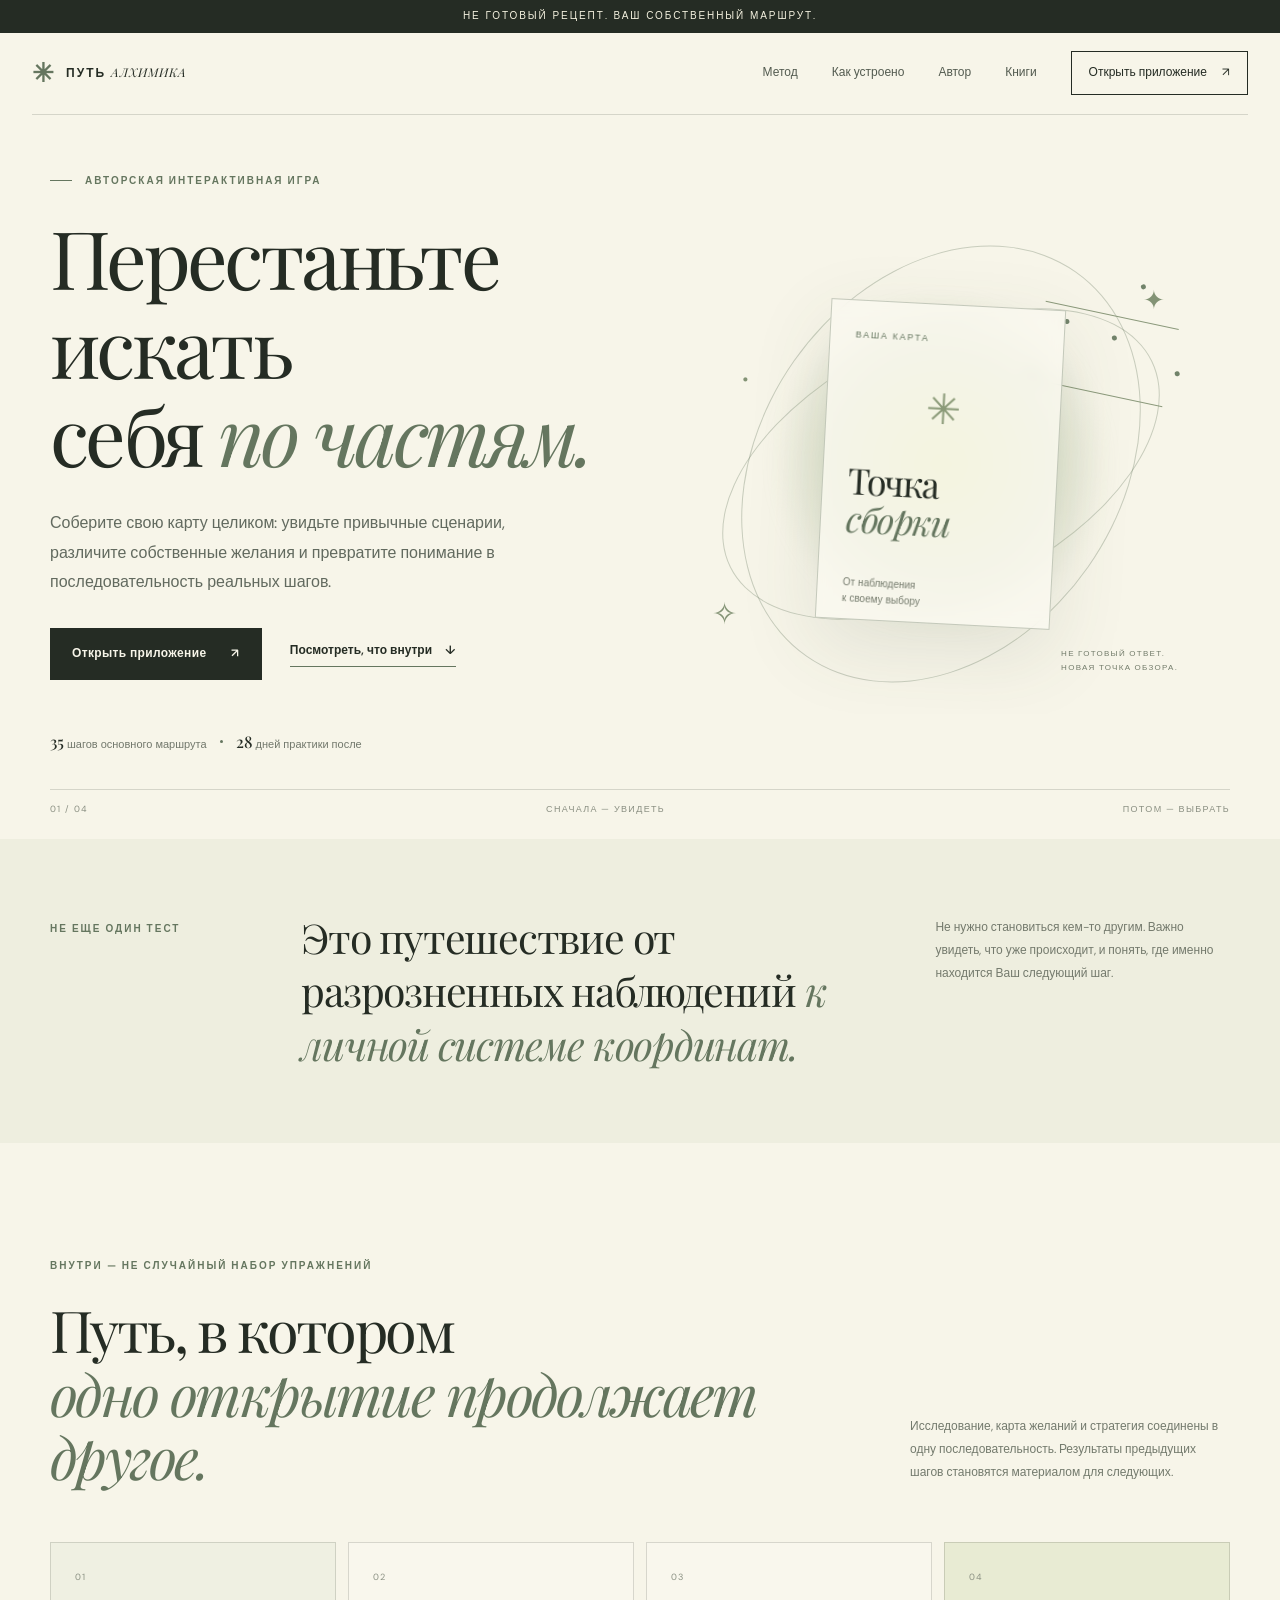
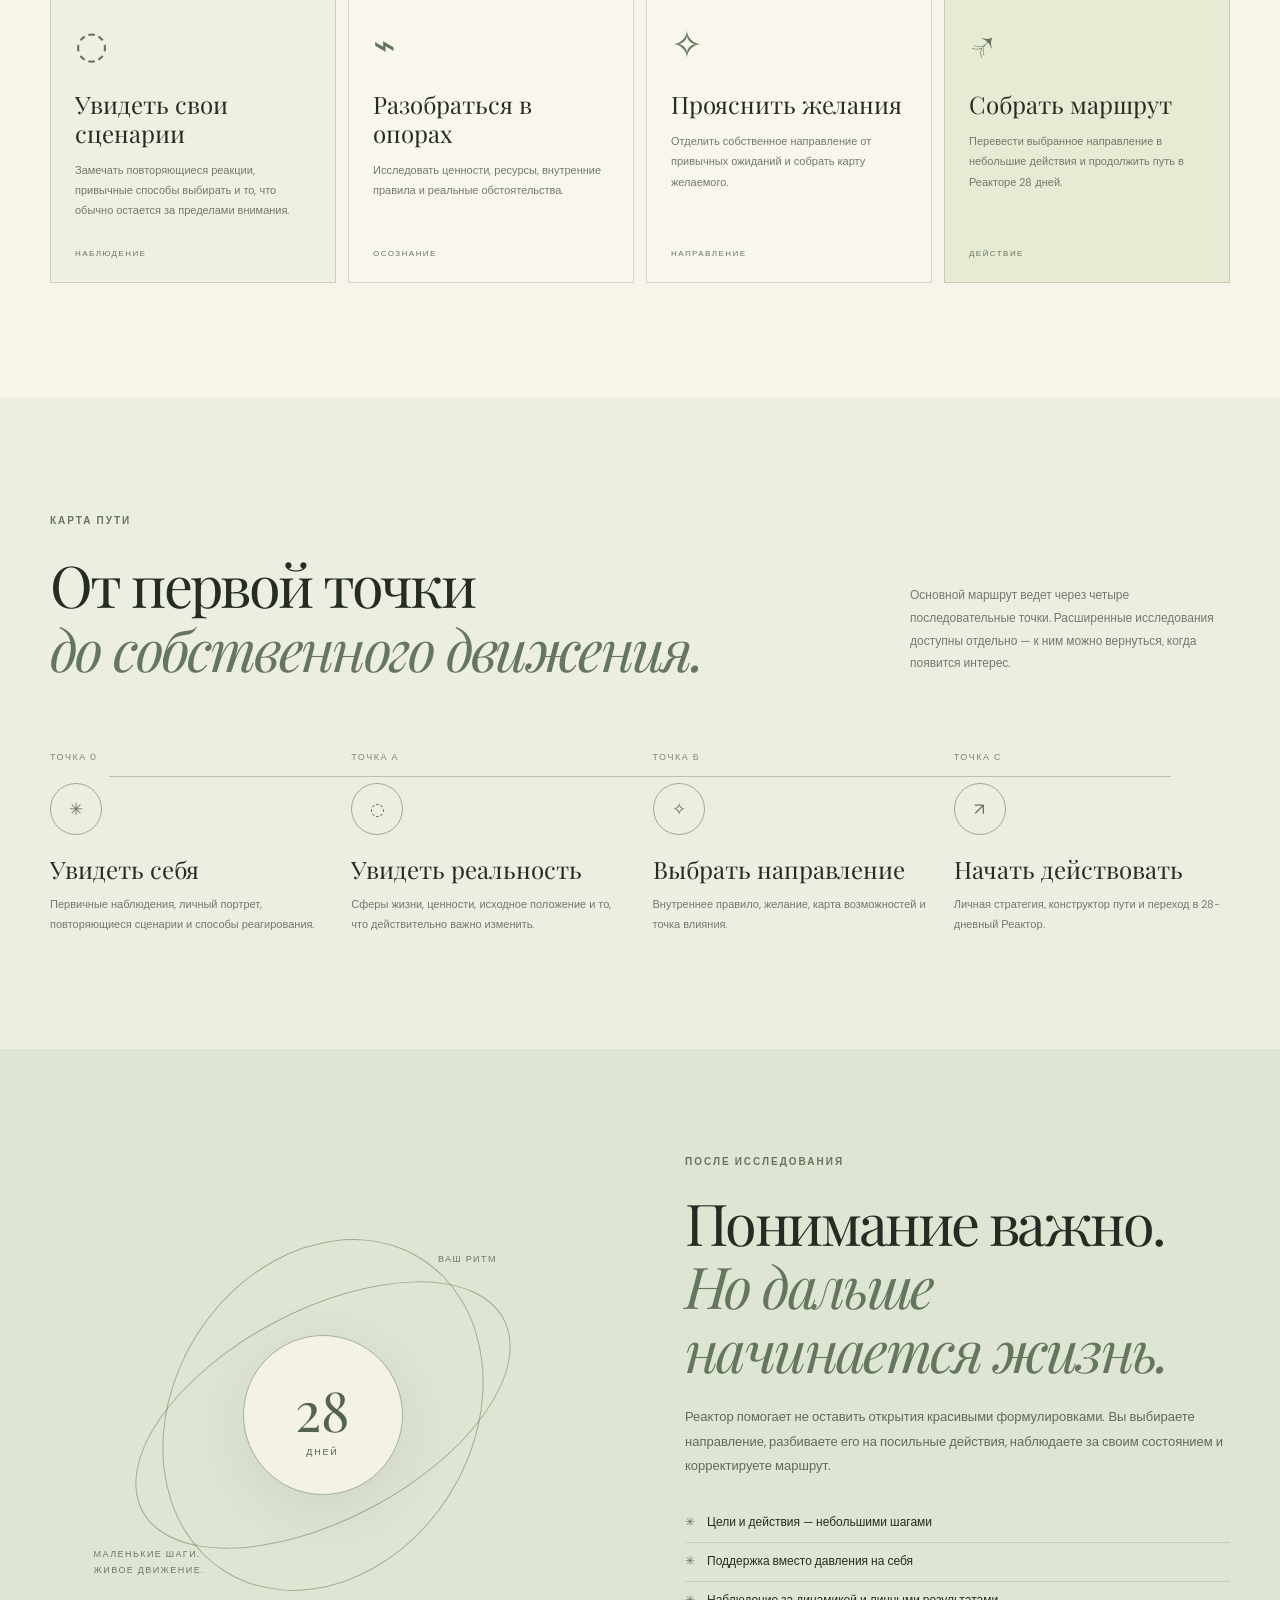
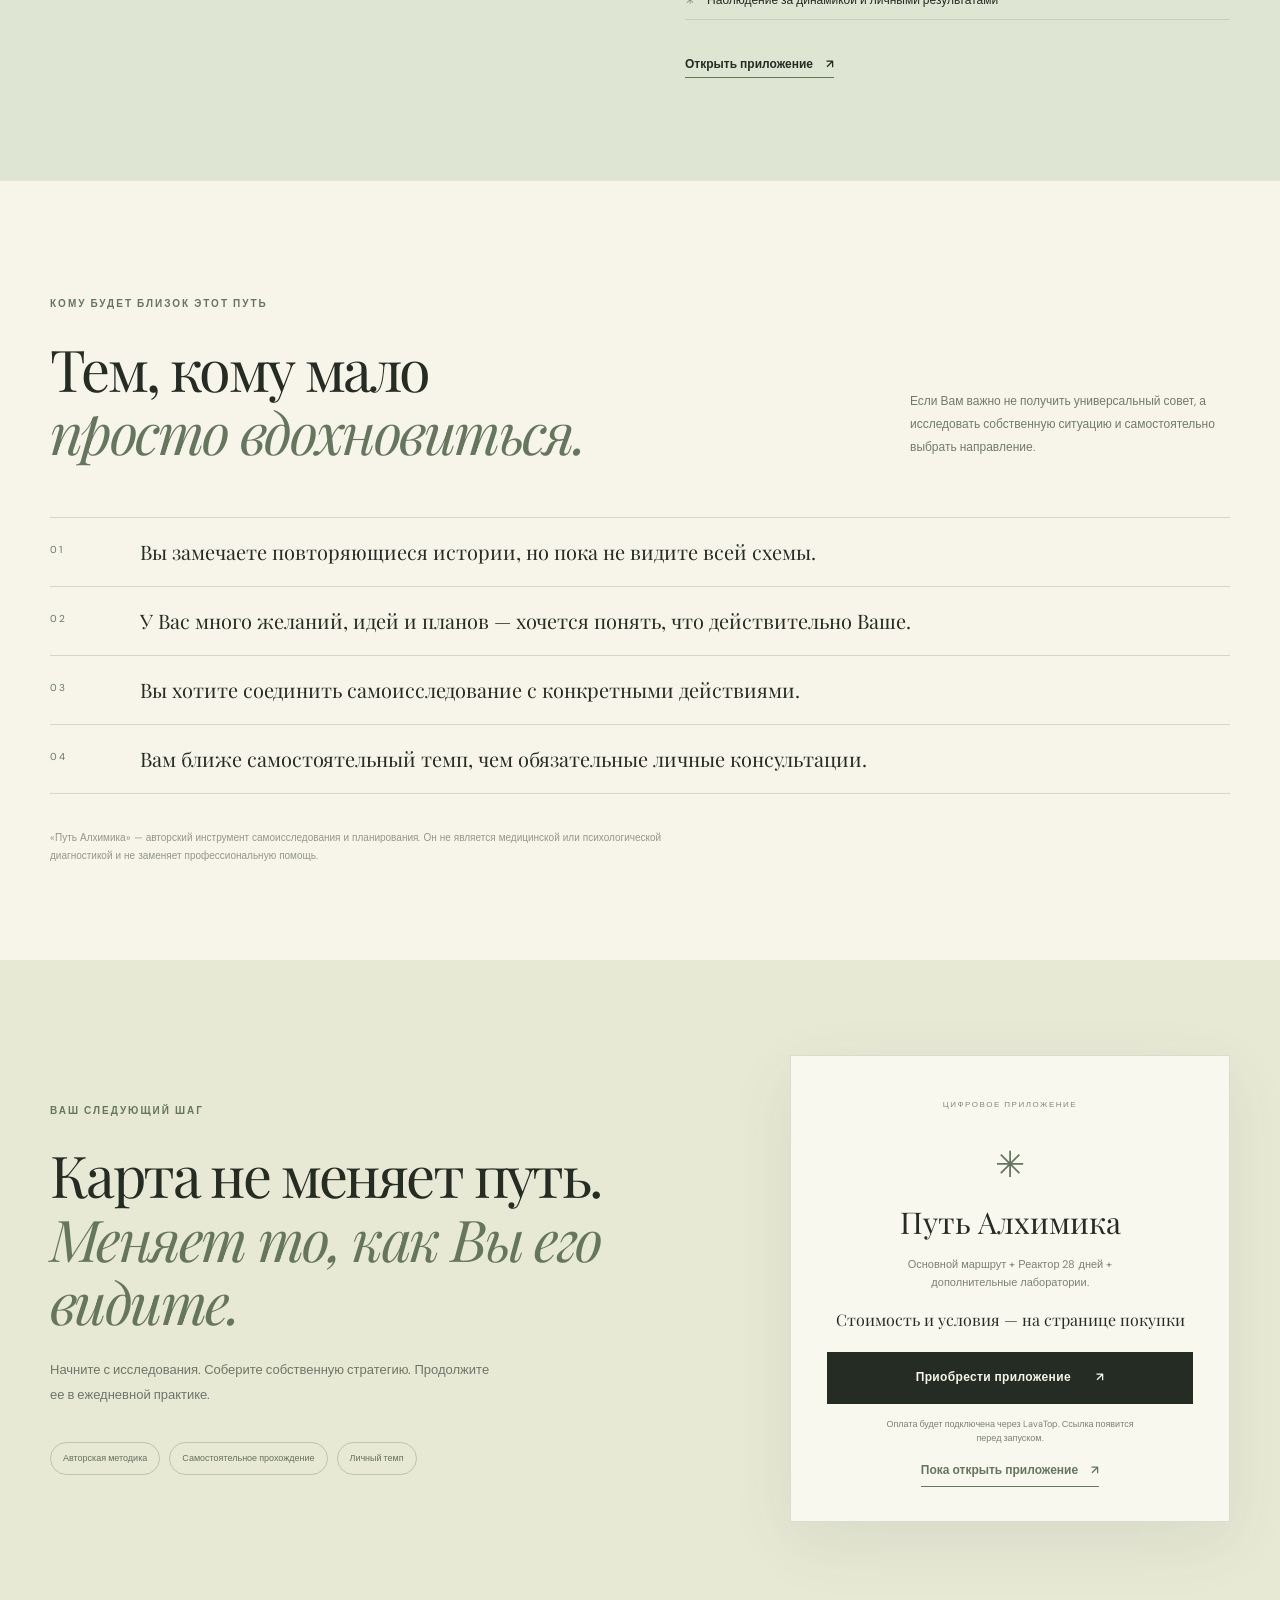
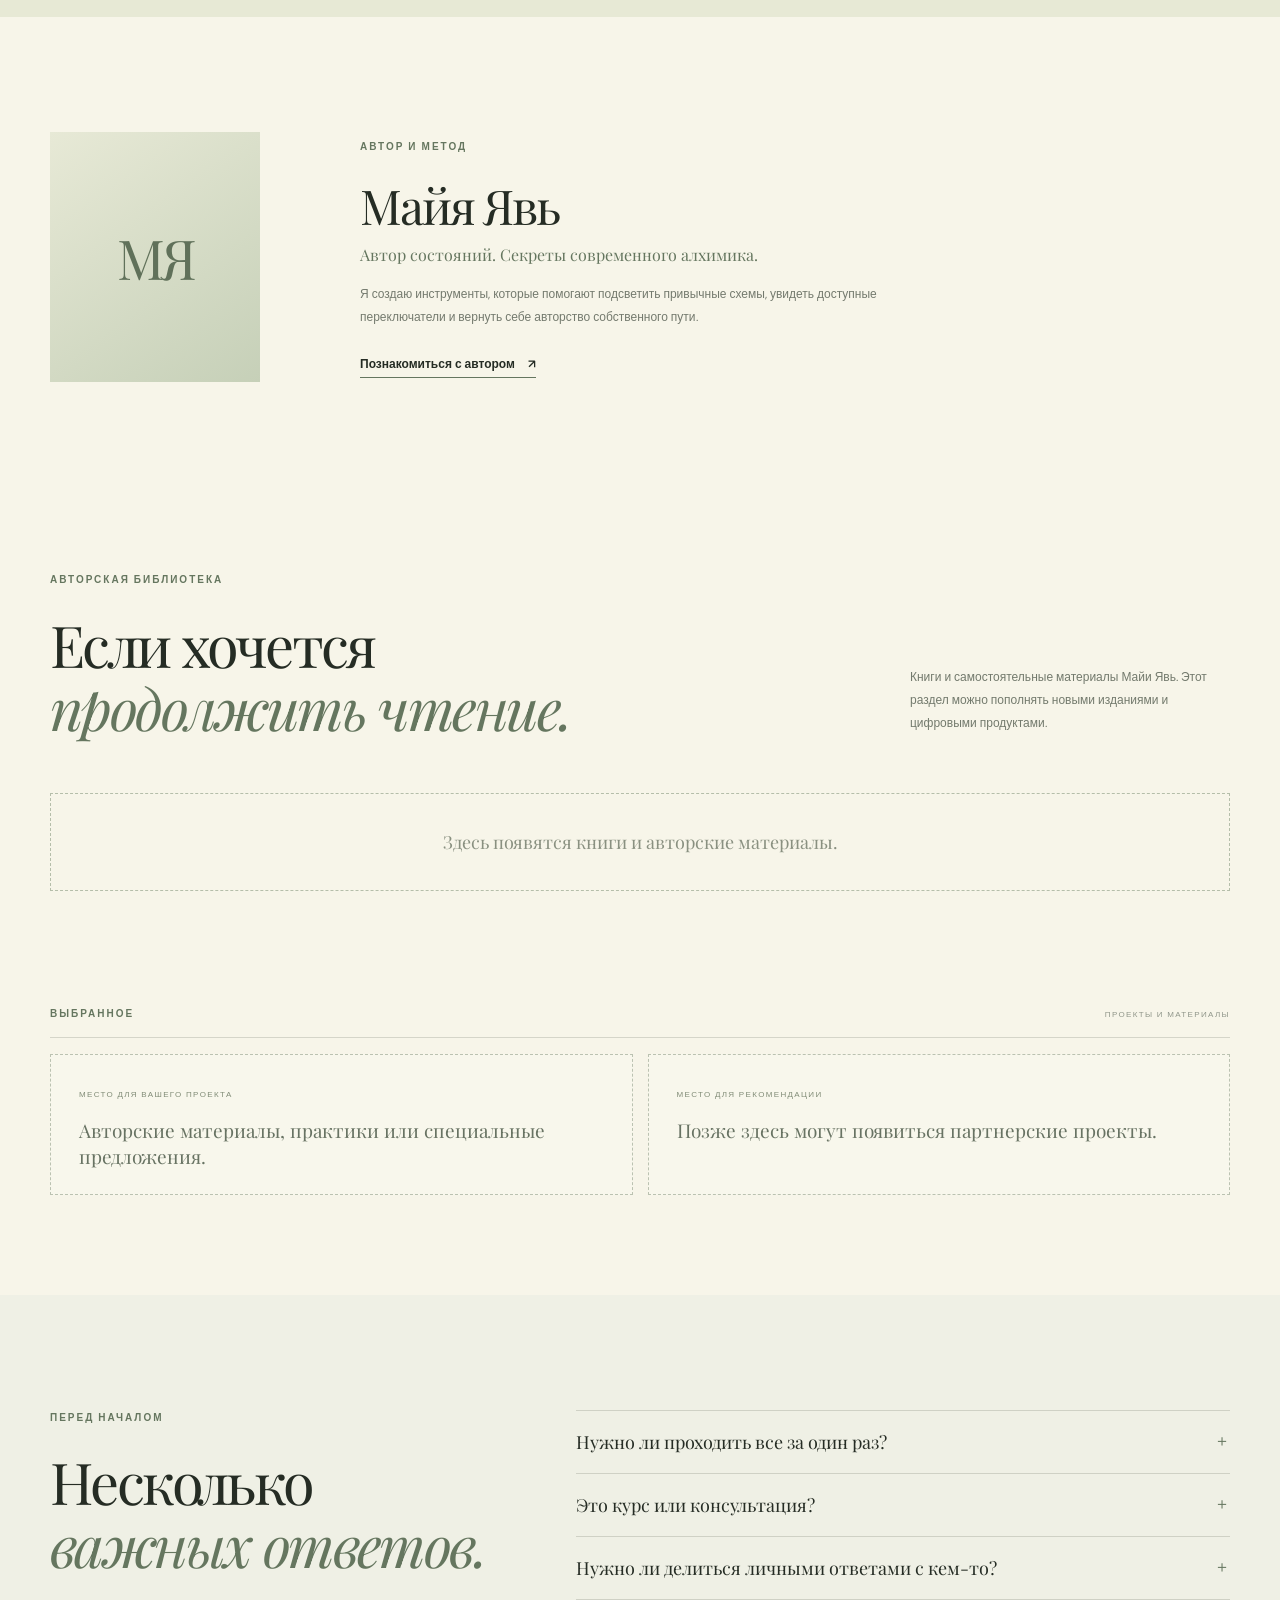
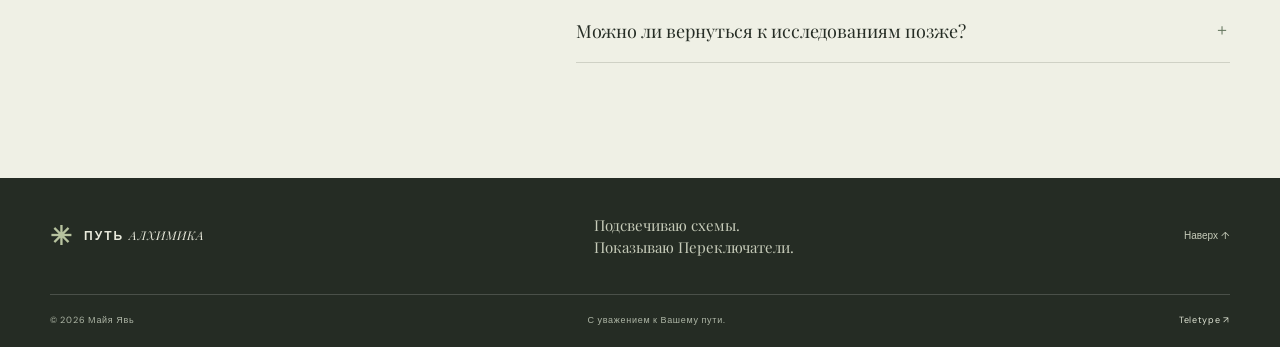
==== index.html @ 29aa8fde "Добавить лендинг Майи Явь для домена mayayav.ru Отдельный сайт, чтобы не переносить игру и сохранени" ====
<!doctype html>
<html lang="ru"><head>
<meta charset="utf-8"><meta name="viewport" content="width=device-width,initial-scale=1">
<meta name="theme-color" content="#f7f5e9">
<title>Путь Алхимика — карта своего пути</title>
<meta name="description" content="Путь Алхимика — авторская интерактивная игра Майи Явь, которая помогает увидеть привычные сценарии, прояснить желания и собрать личный маршрут действий.">
<link rel="canonical" href="https://mayayav.ru/">
<link rel="icon" href="favicon.svg" type="image/svg+xml">
<meta property="og:type" content="website">
<meta property="og:locale" content="ru_RU">
<meta property="og:site_name" content="Майя Явь">
<meta property="og:title" content="Путь Алхимика — карта своего пути">
<meta property="og:description" content="Путь Алхимика — авторская интерактивная игра Майи Явь, которая помогает увидеть привычные сценарии, прояснить желания и собрать личный маршрут действий.">
<meta property="og:url" content="https://mayayav.ru/">
<meta property="og:image" content="https://mayayav.ru/og-image.png">
<meta property="og:image:width" content="1200">
<meta property="og:image:height" content="630">
<meta name="twitter:card" content="summary_large_image">
<meta name="twitter:title" content="Путь Алхимика — карта своего пути">
<meta name="twitter:description" content="Путь Алхимика — авторская интерактивная игра Майи Явь, которая помогает увидеть привычные сценарии, прояснить желания и собрать личный маршрут действий.">
<meta name="twitter:image" content="https://mayayav.ru/og-image.png">
<link rel="preconnect" href="https://fonts.googleapis.com"><link rel="preconnect" href="https://fonts.gstatic.com" crossorigin>
<link href="https://fonts.googleapis.com/css2?family=DM+Sans:wght@400;500;600;700&family=Playfair+Display:wght@400;500;600&display=swap" rel="stylesheet">
<link rel="stylesheet" href="styles.css"><script src="config.js" defer></script><script src="script.js" defer></script>
</head><body>
<div class="announcement">Не готовый рецепт. Ваш собственный маршрут.</div>
<header class="site-header"><a class="brand" href="#top"><span class="brand-mark">✳</span><span>ПУТЬ <i>АЛХИМИКА</i></span></a>
<button class="menu-toggle" type="button" aria-expanded="false" aria-controls="main-nav">Меню <span>＋</span></button>
<nav class="main-nav" id="main-nav"><a href="#method">Метод</a><a href="#journey">Как устроено</a><a href="#author">Автор</a><a href="#books">Книги</a><a class="nav-cta app-link" href="https://zhiza24.github.io/game_commercial/?u=T" target="_blank" rel="noopener">Открыть приложение <span>↗</span></a></nav></header>
<main id="top">
<section class="hero section-shell"><div class="hero-copy"><p class="eyebrow"><span></span> АВТОРСКАЯ ИНТЕРАКТИВНАЯ ИГРА</p>
<h1>Перестаньте искать<br>себя <em>по частям.</em></h1>
<p class="hero-lead">Соберите свою карту целиком: увидьте привычные сценарии, различите собственные желания и превратите понимание в последовательность реальных шагов.</p>
<div class="hero-actions"><a class="button button-dark app-link" href="https://zhiza24.github.io/game_commercial/?u=T" target="_blank" rel="noopener">Открыть приложение <span>↗</span></a><a class="text-link" href="#journey">Посмотреть, что внутри <span>↓</span></a></div>
<div class="hero-meta"><span><b>35</b> шагов основного маршрута</span><span class="meta-dot"></span><span><b>28</b> дней практики после</span></div></div>
<div class="hero-art" aria-label="Абстрактная карта пути с созвездием"><div class="art-orbit orbit-one"></div><div class="art-orbit orbit-two"></div><div class="art-glow"></div><div class="art-star star-a">✦</div><div class="art-star star-b">✧</div><div class="art-star star-c">·</div><div class="art-constellation"><span></span><span></span><span></span><span></span><span></span></div>
<div class="art-card"><span class="art-card-kicker">ВАША КАРТА</span><div class="art-card-symbol">✳</div><span class="art-card-title">Точка<br><em>сборки</em></span><span class="art-card-line"></span><span class="art-card-note">От наблюдения<br>к своему выбору</span></div><div class="art-caption">НЕ ГОТОВЫЙ ОТВЕТ.<br>НОВАЯ ТОЧКА ОБЗОРА.</div></div>
<div class="hero-bottom-note"><span>01 / 04</span><span>СНАЧАЛА — УВИДЕТЬ</span><span>ПОТОМ — ВЫБРАТЬ</span></div></section>
<section class="intro-band"><div class="section-shell intro-grid"><p class="eyebrow">НЕ ЕЩЕ ОДИН ТЕСТ</p><p class="intro-statement">Это путешествие от разрозненных наблюдений <em>к личной системе координат.</em></p><p class="intro-aside">Не нужно становиться кем-то другим. Важно увидеть, что уже происходит, и понять, где именно находится Ваш следующий шаг.</p></div></section>
<section class="section-shell section-pad" id="method"><div class="section-heading"><div><p class="eyebrow">ВНУТРИ — НЕ СЛУЧАЙНЫЙ НАБОР УПРАЖНЕНИЙ</p><h2>Путь, в котором<br><em>одно открытие продолжает другое.</em></h2></div><p class="section-heading-aside">Исследование, карта желаний и стратегия соединены в одну последовательность. Результаты предыдущих шагов становятся материалом для следующих.</p></div>
<div class="method-grid">
<article class="method-card method-card-large"><span class="card-index">01</span><div class="method-icon">◌</div><h3>Увидеть свои сценарии</h3><p>Замечать повторяющиеся реакции, привычные способы выбирать и то, что обычно остается за пределами внимания.</p><span class="card-foot">НАБЛЮДЕНИЕ</span></article>
<article class="method-card"><span class="card-index">02</span><div class="method-icon">⌁</div><h3>Разобраться в опорах</h3><p>Исследовать ценности, ресурсы, внутренние правила и реальные обстоятельства.</p><span class="card-foot">ОСОЗНАНИЕ</span></article>
<article class="method-card"><span class="card-index">03</span><div class="method-icon">✧</div><h3>Прояснить желания</h3><p>Отделить собственное направление от привычных ожиданий и собрать карту желаемого.</p><span class="card-foot">НАПРАВЛЕНИЕ</span></article>
<article class="method-card method-card-accent"><span class="card-index">04</span><div class="method-icon">↗</div><h3>Собрать маршрут</h3><p>Перевести выбранное направление в небольшие действия и продолжить путь в Реакторе 28 дней.</p><span class="card-foot">ДЕЙСТВИЕ</span></article>
</div></section>
<section class="journey-section" id="journey"><div class="section-shell section-pad"><div class="section-heading journey-heading"><div><p class="eyebrow">КАРТА ПУТИ</p><h2>От первой точки<br><em>до собственного движения.</em></h2></div><p class="section-heading-aside">Основной маршрут ведет через четыре последовательные точки. Расширенные исследования доступны отдельно — к ним можно вернуться, когда появится интерес.</p></div>
<div class="journey-line"><article class="journey-stop"><span class="stop-no">ТОЧКА 0</span><div class="stop-marker">✳</div><div><h3>Увидеть себя</h3><p>Первичные наблюдения, личный портрет, повторяющиеся сценарии и способы реагирования.</p></div></article>
<article class="journey-stop"><span class="stop-no">ТОЧКА А</span><div class="stop-marker">◌</div><div><h3>Увидеть реальность</h3><p>Сферы жизни, ценности, исходное положение и то, что действительно важно изменить.</p></div></article>
<article class="journey-stop"><span class="stop-no">ТОЧКА Б</span><div class="stop-marker">✧</div><div><h3>Выбрать направление</h3><p>Внутреннее правило, желание, карта возможностей и точка влияния.</p></div></article>
<article class="journey-stop"><span class="stop-no">ТОЧКА С</span><div class="stop-marker">↗</div><div><h3>Начать действовать</h3><p>Личная стратегия, конструктор пути и переход в 28-дневный Реактор.</p></div></article></div></div></section>
<section class="reactor-section"><div class="section-shell reactor-grid"><div class="reactor-art"><div class="reactor-ring ring-a"></div><div class="reactor-ring ring-b"></div><div class="reactor-core">28<span>ДНЕЙ</span></div><span class="reactor-orbit-label">ВАШ РИТМ</span><span class="reactor-art-caption">МАЛЕНЬКИЕ ШАГИ.<br>ЖИВОЕ ДВИЖЕНИЕ.</span></div>
<div class="reactor-copy"><p class="eyebrow">ПОСЛЕ ИССЛЕДОВАНИЯ</p><h2>Понимание важно.<br><em>Но дальше начинается жизнь.</em></h2><p>Реактор помогает не оставить открытия красивыми формулировками. Вы выбираете направление, разбиваете его на посильные действия, наблюдаете за своим состоянием и корректируете маршрут.</p><ul class="check-list"><li>Цели и действия — небольшими шагами</li><li>Поддержка вместо давления на себя</li><li>Наблюдение за динамикой и личными результатами</li></ul><a class="text-link app-link" href="https://zhiza24.github.io/game_commercial/?u=T" target="_blank" rel="noopener">Открыть приложение <span>↗</span></a></div></div></section>
<section class="section-shell section-pad audience-section"><div class="section-heading"><div><p class="eyebrow">КОМУ БУДЕТ БЛИЗОК ЭТОТ ПУТЬ</p><h2>Тем, кому мало<br><em>просто вдохновиться.</em></h2></div><p class="section-heading-aside">Если Вам важно не получить универсальный совет, а исследовать собственную ситуацию и самостоятельно выбрать направление.</p></div>
<div class="audience-list"><div><span>01</span> Вы замечаете повторяющиеся истории, но пока не видите всей схемы.</div><div><span>02</span> У Вас много желаний, идей и планов — хочется понять, что действительно Ваше.</div><div><span>03</span> Вы хотите соединить самоисследование с конкретными действиями.</div><div><span>04</span> Вам ближе самостоятельный темп, чем обязательные личные консультации.</div></div><p class="note-small">«Путь Алхимика» — авторский инструмент самоисследования и планирования. Он не является медицинской или психологической диагностикой и не заменяет профессиональную помощь.</p></section>
<section class="purchase-section" id="purchase"><div class="section-shell purchase-inner"><div class="purchase-copy"><p class="eyebrow">ВАШ СЛЕДУЮЩИЙ ШАГ</p><h2>Карта не меняет путь.<br><em>Меняет то, как Вы его видите.</em></h2><p>Начните с исследования. Соберите собственную стратегию. Продолжите ее в ежедневной практике.</p><div class="purchase-facts"><span>Авторская методика</span><span>Самостоятельное прохождение</span><span>Личный темп</span></div></div>
<div class="purchase-card"><span class="offer-label">ЦИФРОВОЕ ПРИЛОЖЕНИЕ</span><div class="offer-symbol">✳</div><h3>Путь Алхимика</h3><p>Основной маршрут + Реактор 28 дней + дополнительные лаборатории.</p><div class="offer-price" id="offer-price">Стоимость и условия — на странице покупки</div><a class="button button-dark button-wide" id="buy-button" href="#purchase">Приобрести приложение <span>↗</span></a><p class="offer-foot" id="purchase-note">Оплата будет подключена через LavaTop. Ссылка появится перед запуском.</p><a class="text-link app-link" href="https://zhiza24.github.io/game_commercial/?u=T" target="_blank" rel="noopener">Пока открыть приложение <span>↗</span></a></div></div></section>
<section class="section-shell section-pad author-section" id="author"><div class="author-monogram">МЯ</div><div class="author-copy"><p class="eyebrow">АВТОР И МЕТОД</p><h2>Майя Явь</h2><p class="author-role">Автор состояний. Секреты современного алхимика.</p><p>Я создаю инструменты, которые помогают подсветить привычные схемы, увидеть доступные переключатели и вернуть себе авторство собственного пути.</p><a class="text-link" id="author-link" href="https://teletype.in/@mayayav_avtor" target="_blank" rel="noopener">Познакомиться с автором <span>↗</span></a></div></section>
<section class="section-shell section-pad books-section" id="books"><div class="section-heading"><div><p class="eyebrow">АВТОРСКАЯ БИБЛИОТЕКА</p><h2>Если хочется<br><em>продолжить чтение.</em></h2></div><p class="section-heading-aside">Книги и самостоятельные материалы Майи Явь. Этот раздел можно пополнять новыми изданиями и цифровыми продуктами.</p></div><div class="books-grid" id="books-grid"><div class="empty-books">Здесь появятся книги и авторские материалы.</div></div></section>
<section class="section-shell ad-section" id="recommendations"><div class="ad-heading"><p class="eyebrow">ВЫБРАННОЕ</p><span>ПРОЕКТЫ И МАТЕРИАЛЫ</span></div><div class="ad-grid" id="ad-grid"><div class="ad-placeholder"><span>МЕСТО ДЛЯ ВАШЕГО ПРОЕКТА</span><p>Авторские материалы, практики или специальные предложения.</p></div><div class="ad-placeholder"><span>МЕСТО ДЛЯ РЕКОМЕНДАЦИИ</span><p>Позже здесь могут появиться партнерские проекты.</p></div></div></section>
<section class="faq-section"><div class="section-shell section-pad faq-grid"><div><p class="eyebrow">ПЕРЕД НАЧАЛОМ</p><h2>Несколько<br><em>важных ответов.</em></h2></div><div class="faq-list">
<details><summary>Нужно ли проходить все за один раз?<span>＋</span></summary><p>Основной маршрут задуман как цельное прохождение. Вы можете распределить его на удобные сессии и возвращаться к своему темпу.</p></details>
<details><summary>Это курс или консультация?<span>＋</span></summary><p>Нет. Это самостоятельное интерактивное приложение с авторскими упражнениями, картами, вопросами и практическим Реактором.</p></details>
<details><summary>Нужно ли делиться личными ответами с кем-то?<span>＋</span></summary><p>Приложение рассчитано на самостоятельную работу. Точные условия хранения и резервного копирования данных будут описаны в инструкции к продукту.</p></details>
<details><summary>Можно ли вернуться к исследованиям позже?<span>＋</span></summary><p>Да. Дополнительные лаборатории задуманы как необязательные углубленные исследования, к которым можно обращаться по мере необходимости.</p></details>
</div></div></section></main>
<footer class="site-footer"><div class="section-shell footer-top"><a class="brand brand-footer" href="#top"><span class="brand-mark">✳</span><span>ПУТЬ <i>АЛХИМИКА</i></span></a><p>Подсвечиваю схемы.<br>Показываю Переключатели.</p><a class="footer-toplink" href="#top">Наверх ↑</a></div><div class="section-shell footer-bottom"><span>© <span id="year"></span> Майя Явь</span><span>С уважением к Вашему пути.</span><a href="https://teletype.in/@mayayav_avtor" target="_blank" rel="noopener">Teletype ↗</a></div></footer>
</body></html>
---- styles.css ----
:root{--paper:#f7f5e9;--paper2:#eeeedf;--ink:#252c24;--muted:#687064;--sage:#aeb99b;--sage-dark:#65765f;--lemon:#e5e9a9;--line:rgba(37,44,36,.16);--serif:"Playfair Display",Georgia,serif;--sans:"DM Sans",Arial,sans-serif}*{box-sizing:border-box}html{scroll-behavior:smooth}body{margin:0;background:var(--paper);color:var(--ink);font-family:var(--sans);font-size:15px;line-height:1.65}a{color:inherit;text-decoration:none}.section-shell{width:min(1180px,calc(100% - 64px));margin:0 auto}.announcement{text-align:center;padding:8px 16px;background:var(--ink);color:#f4f1df;font-size:10px;letter-spacing:.19em;text-transform:uppercase}.site-header{height:82px;display:flex;align-items:center;justify-content:space-between;width:min(1320px,calc(100% - 64px));margin:auto;border-bottom:1px solid var(--line)}.brand{display:flex;gap:10px;align-items:center;font-size:12px;font-weight:700;letter-spacing:.17em}.brand i{font-family:var(--serif);font-weight:400;letter-spacing:.08em}.brand-mark{font-size:26px;color:var(--sage-dark)}.main-nav{display:flex;align-items:center;gap:34px;font-size:12px;color:#535b50}.main-nav a:not(.nav-cta):hover,.text-link:hover{color:var(--sage-dark)}.nav-cta{border:1px solid var(--ink);padding:11px 17px;color:var(--ink)}.nav-cta span{padding-left:12px}.menu-toggle{display:none;background:none;border:0;font:inherit}.hero{min-height:650px;display:grid;grid-template-columns:1.02fr .98fr;align-items:center;position:relative;padding-top:58px;padding-bottom:84px}.eyebrow{font-size:10px;letter-spacing:.2em;font-weight:700;color:var(--sage-dark);margin:0 0 24px}.eyebrow span{display:inline-block;width:22px;height:1px;background:var(--sage-dark);vertical-align:middle;margin-right:9px}.hero h1,h2{font-family:var(--serif);font-weight:400;letter-spacing:-.045em;line-height:1.1;margin:0}.hero h1{font-size:clamp(52px,6.3vw,82px)}h1 em,h2 em,.intro-statement em,.art-card-title em{font-weight:400;color:var(--sage-dark)}.hero-lead{max-width:510px;font-size:16px;line-height:1.85;color:#626a5f;margin:29px 0 31px}.hero-actions{display:flex;align-items:center;gap:28px}.button{display:inline-flex;justify-content:center;align-items:center;gap:25px;padding:16px 22px;font-size:12px;font-weight:600;letter-spacing:.03em;transition:transform .2s,background .2s}.button:hover{transform:translateY(-2px)}.button-dark{background:var(--ink);color:#f7f5e9}.button-dark:hover{background:#3b4939}.text-link{font-size:12px;font-weight:600;border-bottom:1px solid var(--sage-dark);padding-bottom:5px}.text-link span{padding-left:10px}.hero-meta{display:flex;align-items:center;gap:13px;margin-top:49px;font-size:11px;color:#72786c}.hero-meta b{color:var(--ink);font-size:16px;font-family:var(--serif);font-weight:500}.meta-dot{width:3px;height:3px;border-radius:50%;background:var(--sage-dark)}.hero-art{height:500px;position:relative;display:flex;align-items:center;justify-content:center;overflow:hidden}.art-glow{position:absolute;width:330px;height:330px;border-radius:50%;background:radial-gradient(circle,rgba(220,226,155,.8),rgba(184,198,163,.36) 48%,transparent 72%);filter:blur(9px)}.art-orbit{position:absolute;border:1px solid rgba(101,118,95,.32);border-radius:50%;transform:rotate(-26deg)}.orbit-one{width:470px;height:260px}.orbit-two{width:360px;height:470px;transform:rotate(35deg)}.art-card{position:relative;width:235px;height:320px;background:rgba(250,249,239,.76);border:1px solid rgba(101,118,95,.36);box-shadow:0 25px 80px rgba(67,79,58,.12);padding:27px 25px;display:flex;flex-direction:column;align-items:flex-start;backdrop-filter:blur(8px);transform:rotate(3deg)}.art-card-kicker{font-size:9px;letter-spacing:.2em;color:var(--sage-dark)}.art-card-symbol{font-size:42px;color:#8a9a78;margin:28px auto 22px;align-self:center}.art-card-title{font:36px/1.05 var(--serif);letter-spacing:-.04em}.art-card-line{width:40px;height:1px;background:var(--sage-dark);margin:24px 0 13px}.art-card-note{font-size:10px;line-height:1.6;color:#747a6c}.art-star{position:absolute;color:#839375}.star-a{top:65px;right:65px;font-size:26px}.star-b{bottom:75px;left:60px;font-size:30px}.star-c{top:135px;left:90px;font-size:36px}.art-constellation{position:absolute;width:160px;height:120px;right:8%;top:16%;transform:rotate(-12deg)}.art-constellation span{position:absolute;width:5px;height:5px;border-radius:50%;background:#71836a}.art-constellation span:nth-child(1){left:4px;top:60px}.art-constellation span:nth-child(2){left:48px;top:18px}.art-constellation span:nth-child(3){left:91px;top:44px}.art-constellation span:nth-child(4){left:130px;top:0}.art-constellation span:nth-child(5){left:145px;top:92px}.art-constellation:before{content:"";position:absolute;inset:20px 12px;border-top:1px solid #8c9a7c;border-bottom:1px solid #8c9a7c;transform:rotate(24deg)}.art-caption{position:absolute;bottom:39px;right:9%;font-size:8px;letter-spacing:.16em;line-height:1.8;color:#737c6b}.hero-bottom-note{position:absolute;bottom:22px;left:0;right:0;display:flex;justify-content:space-between;border-top:1px solid var(--line);padding-top:12px;color:#8a8f82;font-size:9px;letter-spacing:.15em}.intro-band{background:var(--paper2);padding:72px 0}.intro-grid{display:grid;grid-template-columns:.7fr 2fr 1fr;gap:45px;align-items:start}.intro-grid .eyebrow{margin-top:10px}.intro-statement{font:clamp(27px,3.2vw,43px)/1.3 var(--serif);letter-spacing:-.03em;margin:0}.intro-aside{font-size:12px;color:#747a6d;line-height:1.9;margin:5px 0}.section-pad{padding-top:115px;padding-bottom:115px}.section-heading{display:flex;justify-content:space-between;align-items:end;gap:50px;margin-bottom:54px}.section-heading h2,.reactor-copy h2,.purchase-copy h2,.faq-grid h2{font-size:clamp(38px,4.5vw,58px)}.section-heading-aside{max-width:320px;margin:0 0 5px;color:#737a6d;font-size:12px;line-height:1.9}.method-grid{display:grid;grid-template-columns:repeat(4,1fr);gap:12px}.method-card{min-height:310px;padding:27px 24px 22px;border:1px solid var(--line);position:relative;display:flex;flex-direction:column;background:rgba(255,255,255,.17)}.method-card-large{background:#eff0e2}.method-card-accent{background:#e8ebd3}.card-index{font-size:9px;color:#8b9183;letter-spacing:.15em}.method-icon{font:38px var(--serif);color:var(--sage-dark);margin:32px 0 22px}.method-card h3,.journey-stop h3{font:24px/1.2 var(--serif);font-weight:400;margin:0 0 12px}.method-card p,.journey-stop p{font-size:11px;color:#72796d;line-height:1.85;margin:0}.card-foot{margin-top:auto;padding-top:26px;font-size:8px;letter-spacing:.18em;color:var(--sage-dark)}.journey-section{background:#eceee1}.journey-heading{margin-bottom:70px}.journey-line{display:grid;grid-template-columns:repeat(4,1fr);gap:25px;position:relative}.journey-line:before{content:"";position:absolute;left:5%;right:5%;top:26px;height:1px;background:#b9c2ac}.journey-stop{position:relative;display:grid;grid-template-columns:52px 1fr;column-gap:13px;align-items:start}.stop-no{grid-column:1/-1;font-size:9px;letter-spacing:.17em;color:#7d8774;margin-bottom:18px}.stop-marker{grid-column:1;grid-row:2;font-size:17px;width:52px;height:52px;border-radius:50%;border:1px solid #9eac92;background:#eceee1;display:grid;place-items:center;color:var(--sage-dark);z-index:1;margin-bottom:20px}.journey-stop>div:last-child{grid-column:1/-1}.journey-stop h3{margin-bottom:10px}.reactor-section{background:#dfe5d3;padding:105px 0}.reactor-grid{display:grid;grid-template-columns:1fr 1fr;align-items:center;gap:90px}.reactor-art{height:390px;position:relative;display:grid;place-items:center}.reactor-ring{position:absolute;border:1px solid rgba(89,111,79,.48);border-radius:50%;transform:rotate(-28deg)}.ring-a{width:410px;height:210px}.ring-b{width:300px;height:370px;transform:rotate(32deg)}.reactor-core{width:160px;height:160px;border-radius:50%;display:flex;align-items:center;justify-content:center;flex-direction:column;background:#f3f2e5;border:1px solid #a5b197;box-shadow:0 15px 60px rgba(62,79,54,.1);font:55px var(--serif);color:#52654c}.reactor-core span{font:9px var(--sans);letter-spacing:.2em}.reactor-orbit-label,.reactor-art-caption{position:absolute;font-size:9px;letter-spacing:.16em;color:#687961}.reactor-orbit-label{top:32px;right:18%}.reactor-art-caption{bottom:32px;left:8%;line-height:1.8}.reactor-copy .eyebrow{margin-bottom:20px}.reactor-copy>p:not(.eyebrow){font-size:13px;color:#5f6b5a;line-height:1.9;margin:24px 0}.check-list{padding:0;list-style:none;margin:25px 0 31px}.check-list li{font-size:12px;padding:9px 0;border-bottom:1px solid rgba(37,44,36,.13)}.check-list li:before{content:"✳";color:var(--sage-dark);margin-right:12px}.audience-section{padding-bottom:85px}.audience-list{border-top:1px solid var(--line)}.audience-list>div{display:grid;grid-template-columns:70px 1fr;gap:20px;padding:20px 0;border-bottom:1px solid var(--line);font:20px/1.4 var(--serif)}.audience-list span{font:10px var(--sans);letter-spacing:.15em;color:var(--sage-dark);padding-top:5px}.note-small{font-size:10px;color:#92978b;max-width:670px;margin-top:35px;line-height:1.8}.purchase-section{background:#e7e9d5;padding:95px 0}.purchase-inner{display:grid;grid-template-columns:1.2fr .8fr;gap:80px;align-items:center}.purchase-copy>p:not(.eyebrow){max-width:440px;color:#6e7668;font-size:13px;line-height:1.9;margin:25px 0}.purchase-facts{display:flex;flex-wrap:wrap;gap:9px;margin-top:34px}.purchase-facts span{font-size:9px;border:1px solid rgba(37,44,36,.2);border-radius:30px;padding:8px 12px;color:#66715f}.purchase-card{background:#f9f8ef;padding:34px 36px;text-align:center;box-shadow:0 20px 60px rgba(62,74,54,.09);border:1px solid rgba(101,118,95,.22)}.offer-label{font-size:8px;letter-spacing:.19em;color:#818a77}.offer-symbol{font-size:36px;color:var(--sage-dark);margin:20px 0 7px}.purchase-card h3{font:30px var(--serif);font-weight:400;margin:0}.purchase-card>p{font-size:11px;color:#7a8175;max-width:260px;margin:13px auto 18px}.offer-price{font:16px var(--serif);margin:18px 0 22px}.button-wide{width:100%}.offer-foot{font-size:9px!important;line-height:1.6;margin-bottom:0!important}.author-section{display:grid;grid-template-columns:240px 1fr;gap:70px;align-items:center}.author-monogram{width:210px;height:250px;background:linear-gradient(145deg,#e7e9d6,#c6d0b8);display:grid;place-items:center;font:55px var(--serif);color:#60715a;letter-spacing:-.08em}.author-copy h2{font-size:48px}.author-role{font:16px var(--serif);color:var(--sage-dark);margin:12px 0 18px}.author-copy>p:not(.eyebrow):not(.author-role){font-size:12px;line-height:1.9;color:#747a6e;max-width:560px;margin-bottom:22px}.books-section{padding-top:75px}.books-grid{display:grid;grid-template-columns:repeat(3,1fr);gap:15px}.empty-books{grid-column:1/-1;border:1px dashed #b5beaa;padding:36px;text-align:center;color:#899080;font:18px var(--serif)}.book-card{border:1px solid var(--line);padding:18px;background:rgba(255,255,255,.22)}.book-cover{aspect-ratio:4/5;background:linear-gradient(145deg,#e6e9d6,#c5d0b8);display:grid;place-items:center;color:#66765e;font:44px var(--serif);margin-bottom:20px}.book-card h3{font:23px var(--serif);font-weight:400;margin:0 0 8px}.book-card p{font-size:11px;color:#747a6e;min-height:45px}.book-card a{display:inline-block;font-size:10px;border-bottom:1px solid var(--sage-dark);padding-bottom:4px;margin-top:8px}.ad-section{padding-bottom:100px}.ad-heading{display:flex;justify-content:space-between;align-items:center;border-bottom:1px solid var(--line);padding-bottom:14px}.ad-heading .eyebrow{margin:0}.ad-heading>span{font-size:8px;letter-spacing:.17em;color:#90968a}.ad-grid{display:grid;grid-template-columns:1fr 1fr;gap:15px;margin-top:16px}.ad-placeholder{min-height:125px;border:1px dashed #bbc2b1;padding:25px 28px;background:rgba(255,255,255,.14)}.ad-placeholder span{font-size:8px;letter-spacing:.17em;color:#818c77}.ad-placeholder p{font:19px var(--serif);color:#687363;margin:12px 0 0}.ad-card{display:flex;align-items:center;gap:18px;border:1px solid var(--line);padding:18px}.ad-card img{width:82px;height:82px;object-fit:cover}.ad-card h3{font:19px var(--serif);margin:0}.ad-card p{font-size:10px;color:#747a6e;margin:5px 0}.ad-card a{font-size:10px;border-bottom:1px solid var(--sage-dark)}.faq-section{background:#eff0e5}.faq-grid{display:grid;grid-template-columns:.8fr 1.2fr;gap:90px}.faq-list details{border-bottom:1px solid var(--line);padding:19px 0}.faq-list details:first-child{border-top:1px solid var(--line)}.faq-list summary{list-style:none;cursor:pointer;display:flex;justify-content:space-between;gap:15px;font:18px var(--serif)}.faq-list summary::-webkit-details-marker{display:none}.faq-list summary span{font:16px var(--sans);color:var(--sage-dark)}.faq-list details[open] summary span{transform:rotate(45deg)}.faq-list details p{font-size:11px;color:#737a6e;line-height:1.85;max-width:550px}.site-footer{background:var(--ink);color:#e9eadc;padding:36px 0 20px}.footer-top{display:flex;align-items:center;justify-content:space-between;padding-bottom:35px;border-bottom:1px solid rgba(255,255,255,.17)}.brand-footer .brand-mark{color:#b7c39f}.footer-top>p{font:15px/1.5 var(--serif);color:#c6cbb9;margin:0}.footer-toplink{font-size:10px;color:#c6cbb9}.footer-bottom{display:flex;justify-content:space-between;padding-top:18px;font-size:9px;letter-spacing:.08em;color:#aeb6a6}.footer-bottom a{color:#dfe4d4}
@media(max-width:900px){.main-nav{gap:18px}.hero{min-height:590px}.hero-art{height:420px}.method-grid{grid-template-columns:repeat(2,1fr)}.intro-grid{grid-template-columns:1fr 2fr;gap:25px}.intro-aside{grid-column:2}.reactor-grid{gap:40px}.purchase-inner{gap:35px}.section-heading{gap:30px}.section-heading-aside{max-width:270px}}
@media(max-width:640px){.section-shell{width:calc(100% - 38px)}.site-header{width:calc(100% - 38px);height:68px}.menu-toggle{display:block;font-size:11px;color:var(--ink)}.menu-toggle span{font-size:18px;margin-left:5px}.main-nav{display:none;position:absolute;z-index:10;top:110px;left:0;right:0;background:var(--paper);padding:20px 24px 25px;border-bottom:1px solid var(--line);flex-direction:column;align-items:stretch;gap:16px}.main-nav.is-open{display:flex}.nav-cta{text-align:center}.hero{display:flex;flex-direction:column;align-items:stretch;padding-top:60px;padding-bottom:68px;min-height:0}.hero h1{font-size:clamp(47px,13vw,67px)}.hero-lead{font-size:14px;margin:22px 0}.hero-actions{align-items:flex-start;flex-direction:column;gap:18px}.hero-meta{margin-top:30px;gap:9px;font-size:9px}.hero-meta b{font-size:14px}.hero-art{height:360px;margin-top:10px}.art-card{transform:scale(.88) rotate(3deg)}.orbit-one{width:340px;height:200px}.orbit-two{width:270px;height:360px}.art-caption{right:2%;bottom:18px}.hero-bottom-note{font-size:7px;bottom:15px}.intro-band{padding:48px 0}.intro-grid{display:block}.intro-grid .eyebrow{margin-bottom:20px}.intro-statement{font-size:31px}.intro-aside{margin-top:18px}.section-pad{padding-top:75px;padding-bottom:75px}.section-heading{display:block;margin-bottom:35px}.section-heading h2,.reactor-copy h2,.purchase-copy h2,.faq-grid h2{font-size:42px}.section-heading-aside{margin-top:20px;max-width:100%}.method-grid{grid-template-columns:1fr 1fr;gap:8px}.method-card{padding:18px 15px;min-height:280px}.method-card h3{font-size:20px}.method-card p{font-size:10px}.method-icon{margin:23px 0 16px}.journey-line{grid-template-columns:1fr;gap:28px}.journey-line:before{left:25px;right:auto;top:25px;bottom:25px;width:1px;height:auto}.journey-stop{grid-template-columns:52px 1fr;column-gap:14px}.stop-no{grid-column:2;grid-row:1;margin:4px 0 8px}.stop-marker{grid-column:1;grid-row:1/3;margin:0}.journey-stop>div:last-child{grid-column:2}.journey-stop h3{font-size:23px}.reactor-section{padding:65px 0}.reactor-grid{grid-template-columns:1fr;gap:30px}.reactor-art{height:300px;order:2}.reactor-copy{order:1}.ring-a{width:320px;height:170px}.ring-b{width:250px;height:290px}.reactor-core{width:135px;height:135px;font-size:47px}.audience-list>div{grid-template-columns:35px 1fr;font-size:17px;gap:10px}.purchase-section{padding:65px 0}.purchase-inner{grid-template-columns:1fr;gap:35px}.purchase-card{padding:28px 22px}.author-section{grid-template-columns:1fr;gap:28px}.author-monogram{width:145px;height:170px;font-size:42px}.author-copy h2{font-size:42px}.books-grid{grid-template-columns:1fr 1fr}.book-card{padding:12px}.book-card h3{font-size:19px}.book-card p{font-size:10px}.ad-grid{grid-template-columns:1fr}.ad-placeholder{min-height:105px}.faq-grid{grid-template-columns:1fr;gap:30px}.faq-grid h2{font-size:42px}.faq-list summary{font-size:16px}.footer-top{flex-wrap:wrap;gap:20px}.footer-top>p{order:3;width:100%}.footer-bottom{flex-wrap:wrap;gap:12px}.footer-bottom span:nth-child(2){display:none}}
@media(prefers-reduced-motion:reduce){html{scroll-behavior:auto}*,*:before,*:after{transition:none!important;animation:none!important}}
.purchase-card .text-link{display:inline-block;margin-top:16px;color:var(--sage-dark)}
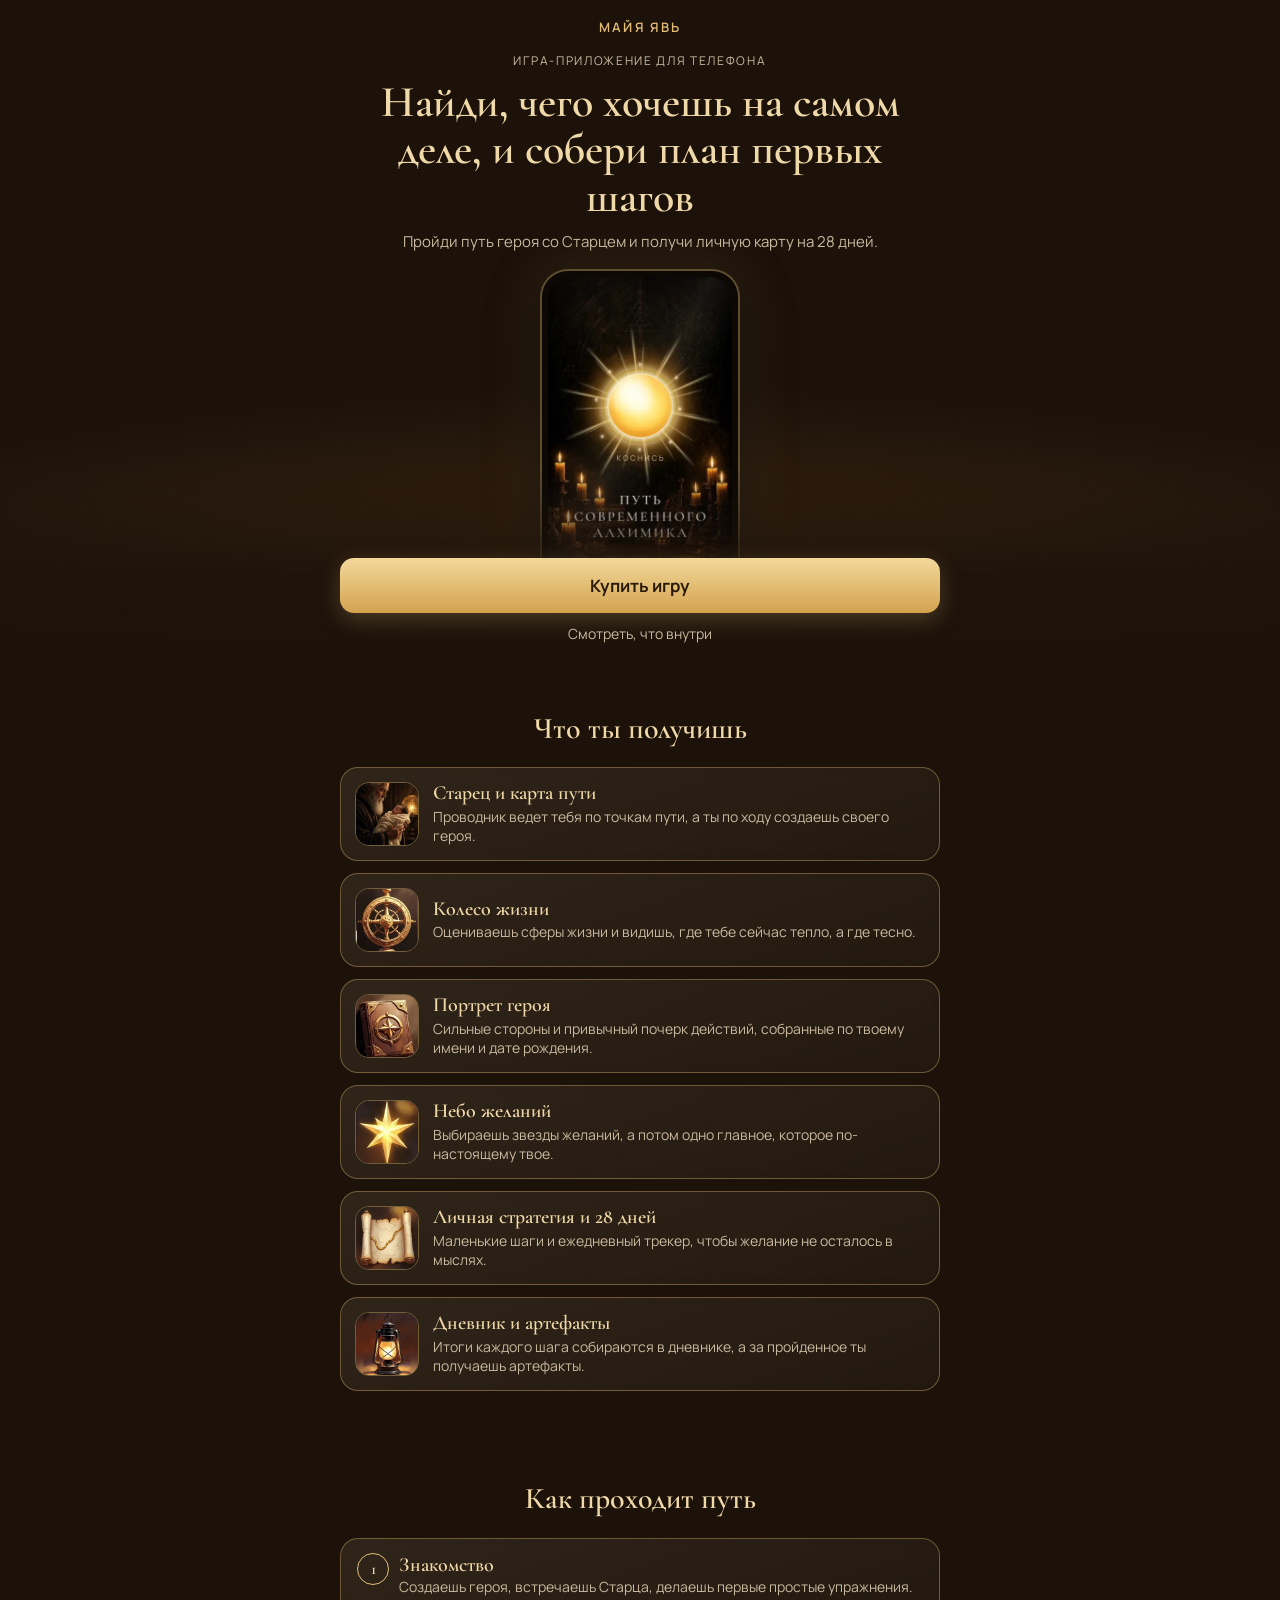
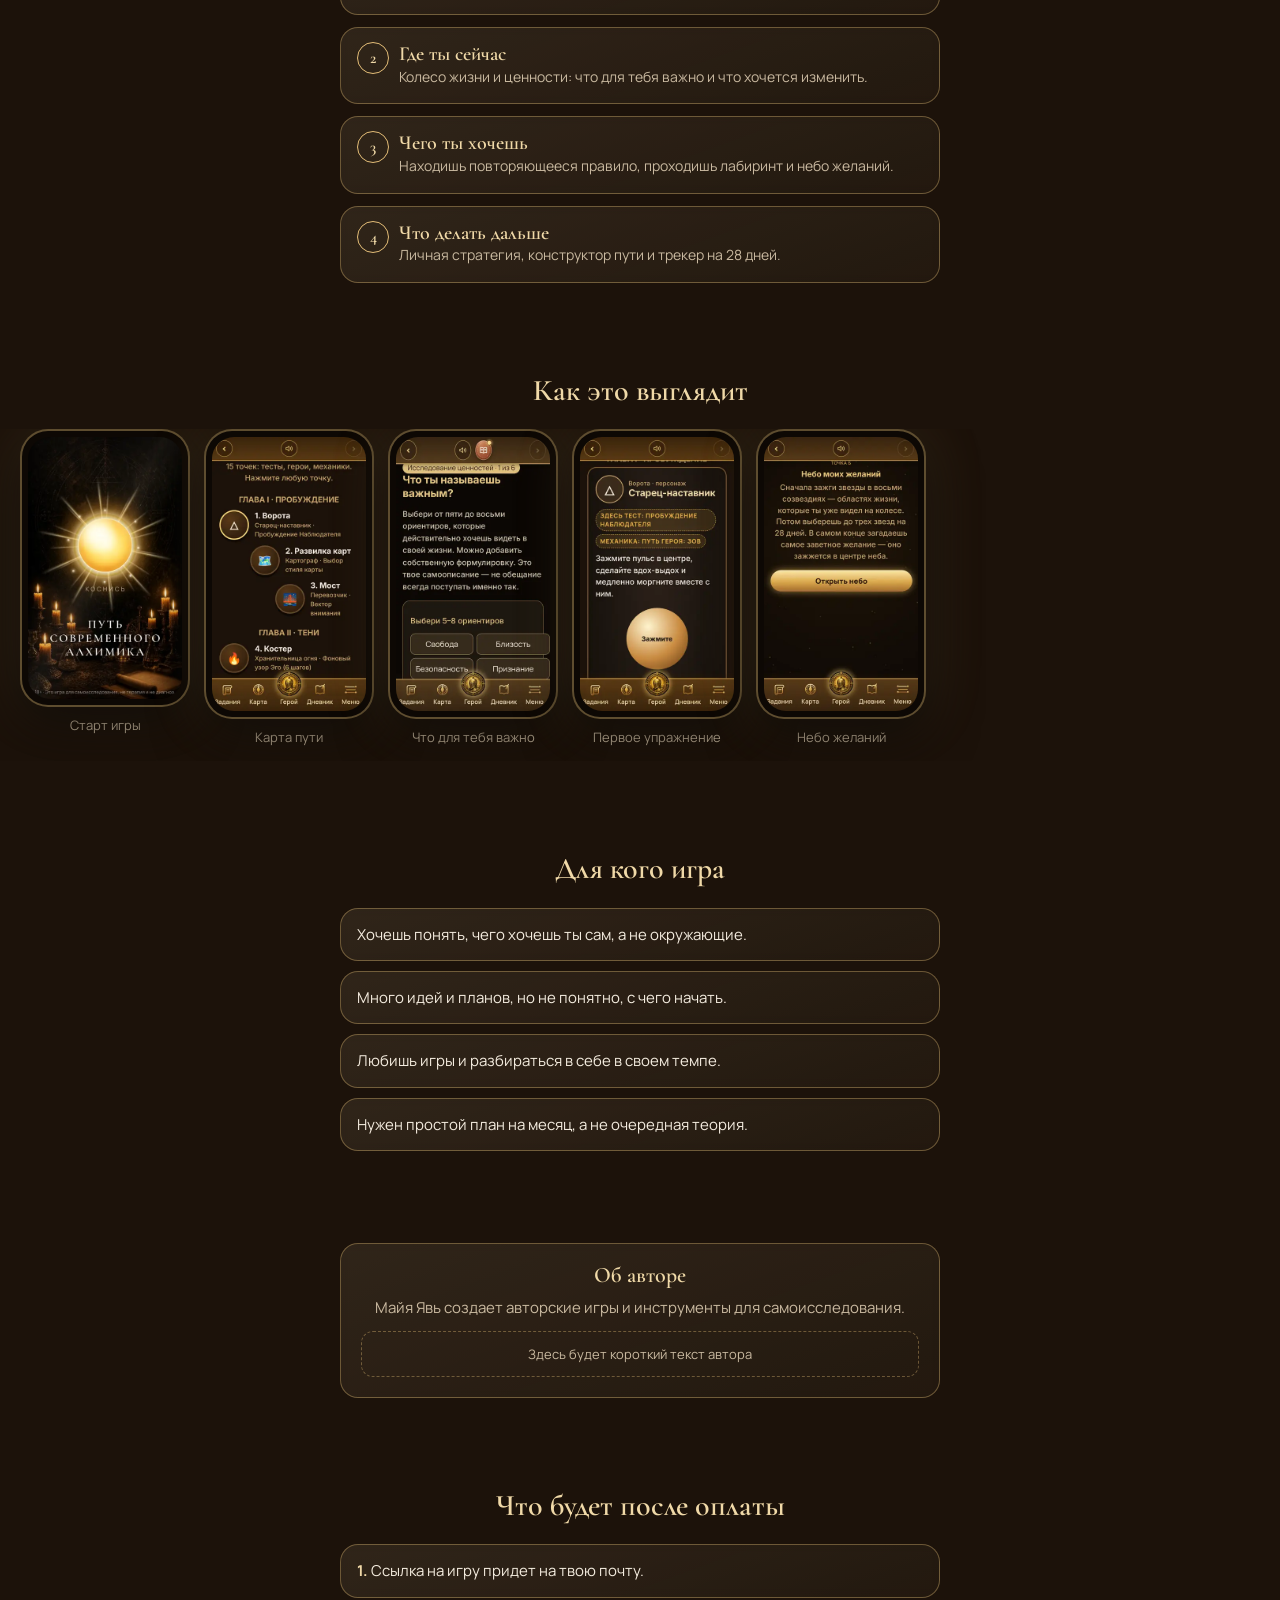
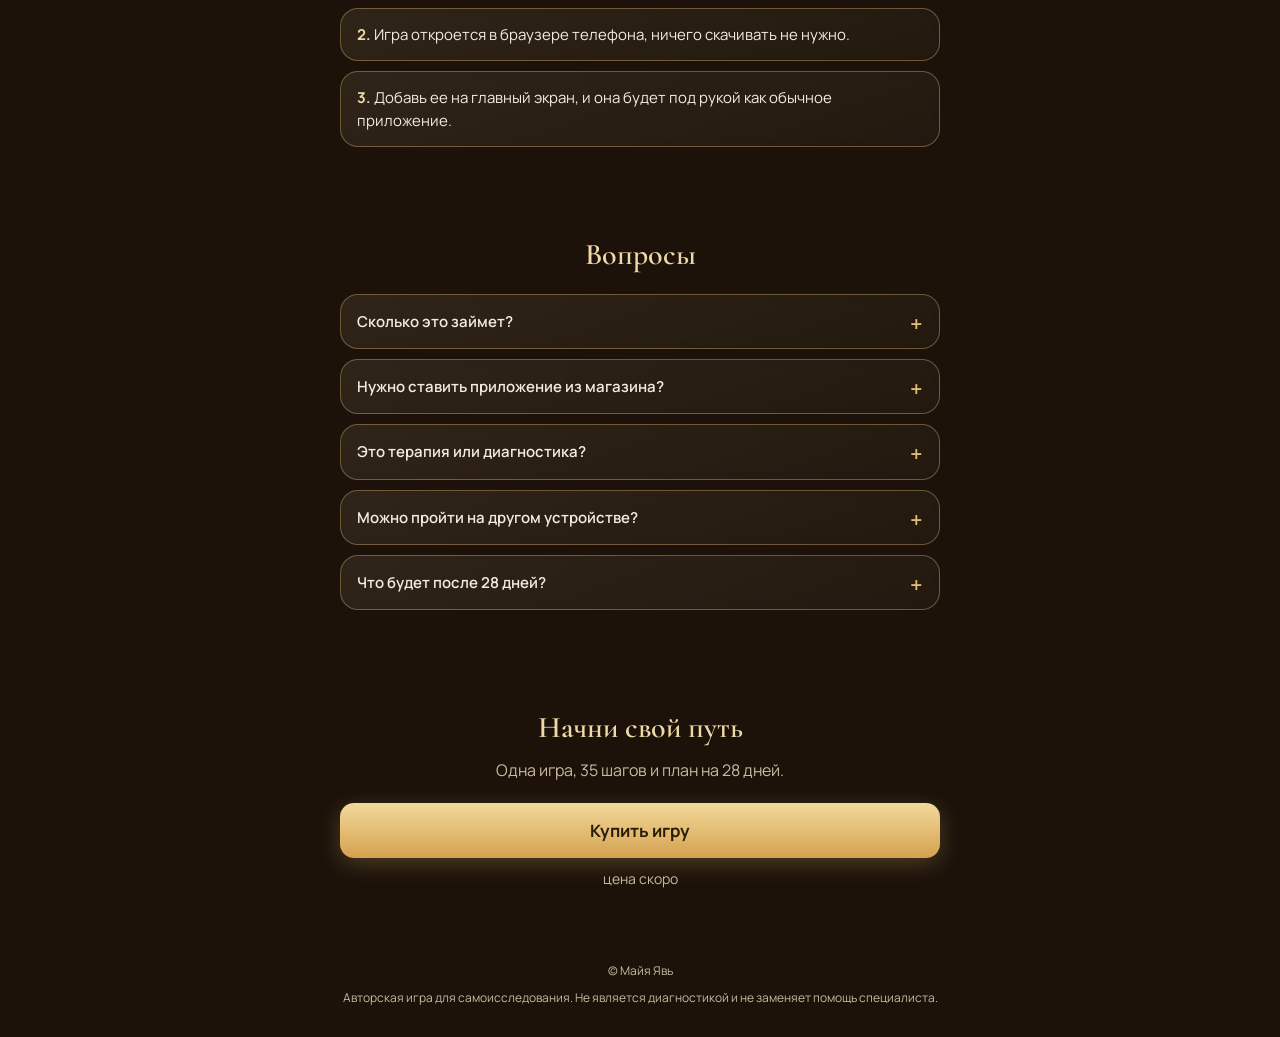
==== commit e382077b: "Новый продающий лендинг для игры; прежний вариант сохранен как gpt.html" ====
--- a/index.html
+++ b/index.html
@@ -1,68 +1,43 @@
 <!doctype html>
 <html lang="ru"><head>
-<meta charset="utf-8"><meta name="viewport" content="width=device-width,initial-scale=1">
-<meta name="theme-color" content="#f7f5e9">
-<title>Путь Алхимика — карта своего пути</title>
-<meta name="description" content="Путь Алхимика — авторская интерактивная игра Майи Явь, которая помогает увидеть привычные сценарии, прояснить желания и собрать личный маршрут действий.">
-<link rel="canonical" href="https://mayayav.ru/">
+<meta charset="utf-8"><meta name="viewport" content="width=device-width,initial-scale=1,viewport-fit=cover">
+<meta name="theme-color" content="#1c120a">
+<title>Путь Алхимика — игра в телефоне, которая помогает найти свое желание</title>
+<meta name="description" content="Игра-приложение для телефона: пройди путь героя вместе со Старцем и получи личную карту на 28 дней. Открывается в браузере, ставится на экран телефона.">
+<link rel="canonical" href="https://zhiza24.github.io/mayayav/">
 <link rel="icon" href="favicon.svg" type="image/svg+xml">
-<meta property="og:type" content="website">
-<meta property="og:locale" content="ru_RU">
-<meta property="og:site_name" content="Майя Явь">
-<meta property="og:title" content="Путь Алхимика — карта своего пути">
-<meta property="og:description" content="Путь Алхимика — авторская интерактивная игра Майи Явь, которая помогает увидеть привычные сценарии, прояснить желания и собрать личный маршрут действий.">
-<meta property="og:url" content="https://mayayav.ru/">
-<meta property="og:image" content="https://mayayav.ru/og-image.png">
-<meta property="og:image:width" content="1200">
-<meta property="og:image:height" content="630">
-<meta name="twitter:card" content="summary_large_image">
-<meta name="twitter:title" content="Путь Алхимика — карта своего пути">
-<meta name="twitter:description" content="Путь Алхимика — авторская интерактивная игра Майи Явь, которая помогает увидеть привычные сценарии, прояснить желания и собрать личный маршрут действий.">
-<meta name="twitter:image" content="https://mayayav.ru/og-image.png">
+<meta property="og:type" content="website"><meta property="og:locale" content="ru_RU"><meta property="og:site_name" content="Майя Явь">
+<meta property="og:title" content="Путь Алхимика — игра в телефоне"><meta property="og:description" content="Найди, чего хочешь на самом деле, и собери план первых шагов. Игра-приложение от Майи Явь.">
+<meta property="og:url" content="https://zhiza24.github.io/mayayav/"><meta property="og:image" content="https://zhiza24.github.io/mayayav/og-image.jpg">
+<meta property="og:image:width" content="1200"><meta property="og:image:height" content="630">
+<meta name="twitter:card" content="summary_large_image"><meta name="twitter:title" content="Путь Алхимика — игра в телефоне"><meta name="twitter:description" content="Найди, чего хочешь на самом деле, и собери план первых шагов"><meta name="twitter:image" content="https://zhiza24.github.io/mayayav/og-image.jpg">
 <link rel="preconnect" href="https://fonts.googleapis.com"><link rel="preconnect" href="https://fonts.gstatic.com" crossorigin>
-<link href="https://fonts.googleapis.com/css2?family=DM+Sans:wght@400;500;600;700&family=Playfair+Display:wght@400;500;600&display=swap" rel="stylesheet">
-<link rel="stylesheet" href="styles.css"><script src="config.js" defer></script><script src="script.js" defer></script>
+<link href="https://fonts.googleapis.com/css2?family=Cormorant+Garamond:wght@600&family=Manrope:wght@400;600;700&display=swap" rel="stylesheet">
+<link rel="stylesheet" href="styles.css">
+<script type="application/ld+json">{"@context":"https://schema.org","@type":"SoftwareApplication","name":"Путь Алхимика","applicationCategory":"GameApplication","operatingSystem":"Web, iOS, Android","inLanguage":"ru","author":{"@type":"Person","name":"Майя Явь"}}</script>
 </head><body>
-<div class="announcement">Не готовый рецепт. Ваш собственный маршрут.</div>
-<header class="site-header"><a class="brand" href="#top"><span class="brand-mark">✳</span><span>ПУТЬ <i>АЛХИМИКА</i></span></a>
-<button class="menu-toggle" type="button" aria-expanded="false" aria-controls="main-nav">Меню <span>＋</span></button>
-<nav class="main-nav" id="main-nav"><a href="#method">Метод</a><a href="#journey">Как устроено</a><a href="#author">Автор</a><a href="#books">Книги</a><a class="nav-cta app-link" href="https://zhiza24.github.io/game_commercial/?u=T" target="_blank" rel="noopener">Открыть приложение <span>↗</span></a></nav></header>
-<main id="top">
-<section class="hero section-shell"><div class="hero-copy"><p class="eyebrow"><span></span> АВТОРСКАЯ ИНТЕРАКТИВНАЯ ИГРА</p>
-<h1>Перестаньте искать<br>себя <em>по частям.</em></h1>
-<p class="hero-lead">Соберите свою карту целиком: увидьте привычные сценарии, различите собственные желания и превратите понимание в последовательность реальных шагов.</p>
-<div class="hero-actions"><a class="button button-dark app-link" href="https://zhiza24.github.io/game_commercial/?u=T" target="_blank" rel="noopener">Открыть приложение <span>↗</span></a><a class="text-link" href="#journey">Посмотреть, что внутри <span>↓</span></a></div>
-<div class="hero-meta"><span><b>35</b> шагов основного маршрута</span><span class="meta-dot"></span><span><b>28</b> дней практики после</span></div></div>
-<div class="hero-art" aria-label="Абстрактная карта пути с созвездием"><div class="art-orbit orbit-one"></div><div class="art-orbit orbit-two"></div><div class="art-glow"></div><div class="art-star star-a">✦</div><div class="art-star star-b">✧</div><div class="art-star star-c">·</div><div class="art-constellation"><span></span><span></span><span></span><span></span><span></span></div>
-<div class="art-card"><span class="art-card-kicker">ВАША КАРТА</span><div class="art-card-symbol">✳</div><span class="art-card-title">Точка<br><em>сборки</em></span><span class="art-card-line"></span><span class="art-card-note">От наблюдения<br>к своему выбору</span></div><div class="art-caption">НЕ ГОТОВЫЙ ОТВЕТ.<br>НОВАЯ ТОЧКА ОБЗОРА.</div></div>
-<div class="hero-bottom-note"><span>01 / 04</span><span>СНАЧАЛА — УВИДЕТЬ</span><span>ПОТОМ — ВЫБРАТЬ</span></div></section>
-<section class="intro-band"><div class="section-shell intro-grid"><p class="eyebrow">НЕ ЕЩЕ ОДИН ТЕСТ</p><p class="intro-statement">Это путешествие от разрозненных наблюдений <em>к личной системе координат.</em></p><p class="intro-aside">Не нужно становиться кем-то другим. Важно увидеть, что уже происходит, и понять, где именно находится Ваш следующий шаг.</p></div></section>
-<section class="section-shell section-pad" id="method"><div class="section-heading"><div><p class="eyebrow">ВНУТРИ — НЕ СЛУЧАЙНЫЙ НАБОР УПРАЖНЕНИЙ</p><h2>Путь, в котором<br><em>одно открытие продолжает другое.</em></h2></div><p class="section-heading-aside">Исследование, карта желаний и стратегия соединены в одну последовательность. Результаты предыдущих шагов становятся материалом для следующих.</p></div>
-<div class="method-grid">
-<article class="method-card method-card-large"><span class="card-index">01</span><div class="method-icon">◌</div><h3>Увидеть свои сценарии</h3><p>Замечать повторяющиеся реакции, привычные способы выбирать и то, что обычно остается за пределами внимания.</p><span class="card-foot">НАБЛЮДЕНИЕ</span></article>
-<article class="method-card"><span class="card-index">02</span><div class="method-icon">⌁</div><h3>Разобраться в опорах</h3><p>Исследовать ценности, ресурсы, внутренние правила и реальные обстоятельства.</p><span class="card-foot">ОСОЗНАНИЕ</span></article>
-<article class="method-card"><span class="card-index">03</span><div class="method-icon">✧</div><h3>Прояснить желания</h3><p>Отделить собственное направление от привычных ожиданий и собрать карту желаемого.</p><span class="card-foot">НАПРАВЛЕНИЕ</span></article>
-<article class="method-card method-card-accent"><span class="card-index">04</span><div class="method-icon">↗</div><h3>Собрать маршрут</h3><p>Перевести выбранное направление в небольшие действия и продолжить путь в Реакторе 28 дней.</p><span class="card-foot">ДЕЙСТВИЕ</span></article>
-</div></section>
-<section class="journey-section" id="journey"><div class="section-shell section-pad"><div class="section-heading journey-heading"><div><p class="eyebrow">КАРТА ПУТИ</p><h2>От первой точки<br><em>до собственного движения.</em></h2></div><p class="section-heading-aside">Основной маршрут ведет через четыре последовательные точки. Расширенные исследования доступны отдельно — к ним можно вернуться, когда появится интерес.</p></div>
-<div class="journey-line"><article class="journey-stop"><span class="stop-no">ТОЧКА 0</span><div class="stop-marker">✳</div><div><h3>Увидеть себя</h3><p>Первичные наблюдения, личный портрет, повторяющиеся сценарии и способы реагирования.</p></div></article>
-<article class="journey-stop"><span class="stop-no">ТОЧКА А</span><div class="stop-marker">◌</div><div><h3>Увидеть реальность</h3><p>Сферы жизни, ценности, исходное положение и то, что действительно важно изменить.</p></div></article>
-<article class="journey-stop"><span class="stop-no">ТОЧКА Б</span><div class="stop-marker">✧</div><div><h3>Выбрать направление</h3><p>Внутреннее правило, желание, карта возможностей и точка влияния.</p></div></article>
-<article class="journey-stop"><span class="stop-no">ТОЧКА С</span><div class="stop-marker">↗</div><div><h3>Начать действовать</h3><p>Личная стратегия, конструктор пути и переход в 28-дневный Реактор.</p></div></article></div></div></section>
-<section class="reactor-section"><div class="section-shell reactor-grid"><div class="reactor-art"><div class="reactor-ring ring-a"></div><div class="reactor-ring ring-b"></div><div class="reactor-core">28<span>ДНЕЙ</span></div><span class="reactor-orbit-label">ВАШ РИТМ</span><span class="reactor-art-caption">МАЛЕНЬКИЕ ШАГИ.<br>ЖИВОЕ ДВИЖЕНИЕ.</span></div>
-<div class="reactor-copy"><p class="eyebrow">ПОСЛЕ ИССЛЕДОВАНИЯ</p><h2>Понимание важно.<br><em>Но дальше начинается жизнь.</em></h2><p>Реактор помогает не оставить открытия красивыми формулировками. Вы выбираете направление, разбиваете его на посильные действия, наблюдаете за своим состоянием и корректируете маршрут.</p><ul class="check-list"><li>Цели и действия — небольшими шагами</li><li>Поддержка вместо давления на себя</li><li>Наблюдение за динамикой и личными результатами</li></ul><a class="text-link app-link" href="https://zhiza24.github.io/game_commercial/?u=T" target="_blank" rel="noopener">Открыть приложение <span>↗</span></a></div></div></section>
-<section class="section-shell section-pad audience-section"><div class="section-heading"><div><p class="eyebrow">КОМУ БУДЕТ БЛИЗОК ЭТОТ ПУТЬ</p><h2>Тем, кому мало<br><em>просто вдохновиться.</em></h2></div><p class="section-heading-aside">Если Вам важно не получить универсальный совет, а исследовать собственную ситуацию и самостоятельно выбрать направление.</p></div>
-<div class="audience-list"><div><span>01</span> Вы замечаете повторяющиеся истории, но пока не видите всей схемы.</div><div><span>02</span> У Вас много желаний, идей и планов — хочется понять, что действительно Ваше.</div><div><span>03</span> Вы хотите соединить самоисследование с конкретными действиями.</div><div><span>04</span> Вам ближе самостоятельный темп, чем обязательные личные консультации.</div></div><p class="note-small">«Путь Алхимика» — авторский инструмент самоисследования и планирования. Он не является медицинской или психологической диагностикой и не заменяет профессиональную помощь.</p></section>
-<section class="purchase-section" id="purchase"><div class="section-shell purchase-inner"><div class="purchase-copy"><p class="eyebrow">ВАШ СЛЕДУЮЩИЙ ШАГ</p><h2>Карта не меняет путь.<br><em>Меняет то, как Вы его видите.</em></h2><p>Начните с исследования. Соберите собственную стратегию. Продолжите ее в ежедневной практике.</p><div class="purchase-facts"><span>Авторская методика</span><span>Самостоятельное прохождение</span><span>Личный темп</span></div></div>
-<div class="purchase-card"><span class="offer-label">ЦИФРОВОЕ ПРИЛОЖЕНИЕ</span><div class="offer-symbol">✳</div><h3>Путь Алхимика</h3><p>Основной маршрут + Реактор 28 дней + дополнительные лаборатории.</p><div class="offer-price" id="offer-price">Стоимость и условия — на странице покупки</div><a class="button button-dark button-wide" id="buy-button" href="#purchase">Приобрести приложение <span>↗</span></a><p class="offer-foot" id="purchase-note">Оплата будет подключена через LavaTop. Ссылка появится перед запуском.</p><a class="text-link app-link" href="https://zhiza24.github.io/game_commercial/?u=T" target="_blank" rel="noopener">Пока открыть приложение <span>↗</span></a></div></div></section>
-<section class="section-shell section-pad author-section" id="author"><div class="author-monogram">МЯ</div><div class="author-copy"><p class="eyebrow">АВТОР И МЕТОД</p><h2>Майя Явь</h2><p class="author-role">Автор состояний. Секреты современного алхимика.</p><p>Я создаю инструменты, которые помогают подсветить привычные схемы, увидеть доступные переключатели и вернуть себе авторство собственного пути.</p><a class="text-link" id="author-link" href="https://teletype.in/@mayayav_avtor" target="_blank" rel="noopener">Познакомиться с автором <span>↗</span></a></div></section>
-<section class="section-shell section-pad books-section" id="books"><div class="section-heading"><div><p class="eyebrow">АВТОРСКАЯ БИБЛИОТЕКА</p><h2>Если хочется<br><em>продолжить чтение.</em></h2></div><p class="section-heading-aside">Книги и самостоятельные материалы Майи Явь. Этот раздел можно пополнять новыми изданиями и цифровыми продуктами.</p></div><div class="books-grid" id="books-grid"><div class="empty-books">Здесь появятся книги и авторские материалы.</div></div></section>
-<section class="section-shell ad-section" id="recommendations"><div class="ad-heading"><p class="eyebrow">ВЫБРАННОЕ</p><span>ПРОЕКТЫ И МАТЕРИАЛЫ</span></div><div class="ad-grid" id="ad-grid"><div class="ad-placeholder"><span>МЕСТО ДЛЯ ВАШЕГО ПРОЕКТА</span><p>Авторские материалы, практики или специальные предложения.</p></div><div class="ad-placeholder"><span>МЕСТО ДЛЯ РЕКОМЕНДАЦИИ</span><p>Позже здесь могут появиться партнерские проекты.</p></div></div></section>
-<section class="faq-section"><div class="section-shell section-pad faq-grid"><div><p class="eyebrow">ПЕРЕД НАЧАЛОМ</p><h2>Несколько<br><em>важных ответов.</em></h2></div><div class="faq-list">
-<details><summary>Нужно ли проходить все за один раз?<span>＋</span></summary><p>Основной маршрут задуман как цельное прохождение. Вы можете распределить его на удобные сессии и возвращаться к своему темпу.</p></details>
-<details><summary>Это курс или консультация?<span>＋</span></summary><p>Нет. Это самостоятельное интерактивное приложение с авторскими упражнениями, картами, вопросами и практическим Реактором.</p></details>
-<details><summary>Нужно ли делиться личными ответами с кем-то?<span>＋</span></summary><p>Приложение рассчитано на самостоятельную работу. Точные условия хранения и резервного копирования данных будут описаны в инструкции к продукту.</p></details>
-<details><summary>Можно ли вернуться к исследованиям позже?<span>＋</span></summary><p>Да. Дополнительные лаборатории задуманы как необязательные углубленные исследования, к которым можно обращаться по мере необходимости.</p></details>
-</div></div></section></main>
-<footer class="site-footer"><div class="section-shell footer-top"><a class="brand brand-footer" href="#top"><span class="brand-mark">✳</span><span>ПУТЬ <i>АЛХИМИКА</i></span></a><p>Подсвечиваю схемы.<br>Показываю Переключатели.</p><a class="footer-toplink" href="#top">Наверх ↑</a></div><div class="section-shell footer-bottom"><span>© <span id="year"></span> Майя Явь</span><span>С уважением к Вашему пути.</span><a href="https://teletype.in/@mayayav_avtor" target="_blank" rel="noopener">Teletype ↗</a></div></footer>
+<header class="hero"><div class="wrap">
+<div class="brand">Майя Явь</div>
+<p class="kick">Игра-приложение для телефона</p>
+<h1>Найди, чего хочешь на самом деле, и собери план первых шагов</h1>
+<p class="lead">Пройди путь героя со Старцем и получи личную карту на 28 дней.</p>
+<div class="phone"><img src="img/s1.webp" alt="Стартовый экран игры «Путь Алхимика» на телефоне" width="390" height="694"></div>
+</div>
+<div class="hero-cta"><div class="wrap"><a class="btn buy" href="#final">Купить игру</a><div class="soft">Оплата откроется скоро</div><a class="quiet" href="#inside">Смотреть, что внутри</a></div></div>
+</header>
+<main>
+<section id="inside"><div class="wrap"><h2>Что ты получишь</h2><div class="cards"><div class="card glass"><img src="img/elder.webp" alt="" width="64" height="64" loading="lazy"><div><h3>Старец и карта пути</h3><p>Проводник ведет тебя по точкам пути, а ты по ходу создаешь своего героя.</p></div></div><div class="card glass"><img src="img/a_wheel.webp" alt="" width="64" height="64" loading="lazy"><div><h3>Колесо жизни</h3><p>Оцениваешь сферы жизни и видишь, где тебе сейчас тепло, а где тесно.</p></div></div><div class="card glass"><img src="img/a_hero_passport.webp" alt="" width="64" height="64" loading="lazy"><div><h3>Портрет героя</h3><p>Сильные стороны и привычный почерк действий, собранные по твоему имени и дате рождения.</p></div></div><div class="card glass"><img src="img/a_wish_star.webp" alt="" width="64" height="64" loading="lazy"><div><h3>Небо желаний</h3><p>Выбираешь звезды желаний, а потом одно главное, которое по-настоящему твое.</p></div></div><div class="card glass"><img src="img/a_path_map.webp" alt="" width="64" height="64" loading="lazy"><div><h3>Личная стратегия и 28 дней</h3><p>Маленькие шаги и ежедневный трекер, чтобы желание не осталось в мыслях.</p></div></div><div class="card glass"><img src="img/a_lantern.webp" alt="" width="64" height="64" loading="lazy"><div><h3>Дневник и артефакты</h3><p>Итоги каждого шага собираются в дневнике, а за пройденное ты получаешь артефакты.</p></div></div></div></div></section>
+<section><div class="wrap"><h2>Как проходит путь</h2><div class="steps"><div class="step glass"><h3>Знакомство</h3><p>Создаешь героя, встречаешь Старца, делаешь первые простые упражнения.</p></div><div class="step glass"><h3>Где ты сейчас</h3><p>Колесо жизни и ценности: что для тебя важно и что хочется изменить.</p></div><div class="step glass"><h3>Чего ты хочешь</h3><p>Находишь повторяющееся правило, проходишь лабиринт и небо желаний.</p></div><div class="step glass"><h3>Что делать дальше</h3><p>Личная стратегия, конструктор пути и трекер на 28 дней.</p></div></div></div></section>
+<section style="padding-left:0;padding-right:0"><div class="wrap"><h2>Как это выглядит</h2></div><div class="shots"><div class="shot"><div class="phone"><img src="img/s1.webp" alt="Старт игры" width="390" height="694" loading="lazy"></div>Старт игры</div><div class="shot"><div class="phone"><img src="img/s2.webp" alt="Карта пути" width="390" height="694" loading="lazy"></div>Карта пути</div><div class="shot"><div class="phone"><img src="img/s3.webp" alt="Что для тебя важно" width="390" height="694" loading="lazy"></div>Что для тебя важно</div><div class="shot"><div class="phone"><img src="img/s4.webp" alt="Первое упражнение" width="390" height="694" loading="lazy"></div>Первое упражнение</div><div class="shot"><div class="phone"><img src="img/s5.webp" alt="Небо желаний" width="390" height="694" loading="lazy"></div>Небо желаний</div></div></section>
+<section><div class="wrap"><h2>Для кого игра</h2><ul class="list"><li class="glass">Хочешь понять, чего хочешь ты сам, а не окружающие.</li><li class="glass">Много идей и планов, но не понятно, с чего начать.</li><li class="glass">Любишь игры и разбираться в себе в своем темпе.</li><li class="glass">Нужен простой план на месяц, а не очередная теория.</li></ul></div></section>
+<section><div class="wrap"><div class="author glass"><h3>Об авторе</h3><p style="color:var(--mut);font-size:15px">Майя Явь создает авторские игры и инструменты для самоисследования.</p><div class="stub">Здесь будет короткий текст автора</div></div></div></section>
+<section><div class="wrap"><h2>Что будет после оплаты</h2><ol class="after"><li class="glass"><b>1.</b> Ссылка на игру придет на твою почту.</li><li class="glass"><b>2.</b> Игра откроется в браузере телефона, ничего скачивать не нужно.</li><li class="glass"><b>3.</b> Добавь ее на главный экран, и она будет под рукой как обычное приложение.</li></ol></div></section>
+<section><div class="wrap"><h2>Вопросы</h2><details class="glass"><summary>Сколько это займет?</summary><p>Путь состоит из 35 коротких шагов. Проходи в своем темпе, останавливайся и возвращайся: прогресс хранится в браузере на твоем устройстве.</p></details><details class="glass"><summary>Нужно ставить приложение из магазина?</summary><p>Нет. Игра открывается в браузере телефона, а потом добавляется на главный экран одним нажатием.</p></details><details class="glass"><summary>Это терапия или диагностика?</summary><p>Нет. Это авторская игра для самоисследования и планирования. Она не ставит диагнозов и не заменяет помощь специалиста.</p></details><details class="glass"><summary>Можно пройти на другом устройстве?</summary><p>Прогресс сохраняется на том устройстве и в том браузере, где ты играешь. Лучше проходить на одном телефоне.</p></details><details class="glass"><summary>Что будет после 28 дней?</summary><p>Ты увидишь итоговую карту пути и сможешь вернуться к дневнику, желаниям и стратегии в любой момент.</p></details></div></section>
+<section class="books" id="books" hidden><div class="wrap"><h2>Книги автора</h2><div class="grid" id="books-grid"></div></div></section>
+<section class="final" id="final"><div class="wrap"><h2>Начни свой путь</h2><p class="s">Одна игра, 35 шагов и план на 28 дней.</p><a class="btn buy" href="#final">Купить игру</a><div class="price"><span data-price>цена скоро</span></div><div class="soft">Оплата откроется скоро</div></div></section>
+<aside class="ads" id="ads" hidden aria-label="Реклама"><div class="wrap"><small>Реклама</small><div class="grid" id="ads-grid"></div></div></aside>
+</main>
+<footer><div class="wrap"><p>© Майя Явь</p><p>Авторская игра для самоисследования. Не является диагностикой и не заменяет помощь специалиста.</p></div></footer>
+<div class="bar"><a class="btn buy" href="#final">Купить игру</a><div class="soft">Оплата откроется скоро</div></div>
+<script src="config.js"></script><script src="script.js"></script>
 </body></html>
--- a/styles.css
+++ b/styles.css
@@ -1,5 +1,73 @@
-:root{--paper:#f7f5e9;--paper2:#eeeedf;--ink:#252c24;--muted:#687064;--sage:#aeb99b;--sage-dark:#65765f;--lemon:#e5e9a9;--line:rgba(37,44,36,.16);--serif:"Playfair Display",Georgia,serif;--sans:"DM Sans",Arial,sans-serif}*{box-sizing:border-box}html{scroll-behavior:smooth}body{margin:0;background:var(--paper);color:var(--ink);font-family:var(--sans);font-size:15px;line-height:1.65}a{color:inherit;text-decoration:none}.section-shell{width:min(1180px,calc(100% - 64px));margin:0 auto}.announcement{text-align:center;padding:8px 16px;background:var(--ink);color:#f4f1df;font-size:10px;letter-spacing:.19em;text-transform:uppercase}.site-header{height:82px;display:flex;align-items:center;justify-content:space-between;width:min(1320px,calc(100% - 64px));margin:auto;border-bottom:1px solid var(--line)}.brand{display:flex;gap:10px;align-items:center;font-size:12px;font-weight:700;letter-spacing:.17em}.brand i{font-family:var(--serif);font-weight:400;letter-spacing:.08em}.brand-mark{font-size:26px;color:var(--sage-dark)}.main-nav{display:flex;align-items:center;gap:34px;font-size:12px;color:#535b50}.main-nav a:not(.nav-cta):hover,.text-link:hover{color:var(--sage-dark)}.nav-cta{border:1px solid var(--ink);padding:11px 17px;color:var(--ink)}.nav-cta span{padding-left:12px}.menu-toggle{display:none;background:none;border:0;font:inherit}.hero{min-height:650px;display:grid;grid-template-columns:1.02fr .98fr;align-items:center;position:relative;padding-top:58px;padding-bottom:84px}.eyebrow{font-size:10px;letter-spacing:.2em;font-weight:700;color:var(--sage-dark);margin:0 0 24px}.eyebrow span{display:inline-block;width:22px;height:1px;background:var(--sage-dark);vertical-align:middle;margin-right:9px}.hero h1,h2{font-family:var(--serif);font-weight:400;letter-spacing:-.045em;line-height:1.1;margin:0}.hero h1{font-size:clamp(52px,6.3vw,82px)}h1 em,h2 em,.intro-statement em,.art-card-title em{font-weight:400;color:var(--sage-dark)}.hero-lead{max-width:510px;font-size:16px;line-height:1.85;color:#626a5f;margin:29px 0 31px}.hero-actions{display:flex;align-items:center;gap:28px}.button{display:inline-flex;justify-content:center;align-items:center;gap:25px;padding:16px 22px;font-size:12px;font-weight:600;letter-spacing:.03em;transition:transform .2s,background .2s}.button:hover{transform:translateY(-2px)}.button-dark{background:var(--ink);color:#f7f5e9}.button-dark:hover{background:#3b4939}.text-link{font-size:12px;font-weight:600;border-bottom:1px solid var(--sage-dark);padding-bottom:5px}.text-link span{padding-left:10px}.hero-meta{display:flex;align-items:center;gap:13px;margin-top:49px;font-size:11px;color:#72786c}.hero-meta b{color:var(--ink);font-size:16px;font-family:var(--serif);font-weight:500}.meta-dot{width:3px;height:3px;border-radius:50%;background:var(--sage-dark)}.hero-art{height:500px;position:relative;display:flex;align-items:center;justify-content:center;overflow:hidden}.art-glow{position:absolute;width:330px;height:330px;border-radius:50%;background:radial-gradient(circle,rgba(220,226,155,.8),rgba(184,198,163,.36) 48%,transparent 72%);filter:blur(9px)}.art-orbit{position:absolute;border:1px solid rgba(101,118,95,.32);border-radius:50%;transform:rotate(-26deg)}.orbit-one{width:470px;height:260px}.orbit-two{width:360px;height:470px;transform:rotate(35deg)}.art-card{position:relative;width:235px;height:320px;background:rgba(250,249,239,.76);border:1px solid rgba(101,118,95,.36);box-shadow:0 25px 80px rgba(67,79,58,.12);padding:27px 25px;display:flex;flex-direction:column;align-items:flex-start;backdrop-filter:blur(8px);transform:rotate(3deg)}.art-card-kicker{font-size:9px;letter-spacing:.2em;color:var(--sage-dark)}.art-card-symbol{font-size:42px;color:#8a9a78;margin:28px auto 22px;align-self:center}.art-card-title{font:36px/1.05 var(--serif);letter-spacing:-.04em}.art-card-line{width:40px;height:1px;background:var(--sage-dark);margin:24px 0 13px}.art-card-note{font-size:10px;line-height:1.6;color:#747a6c}.art-star{position:absolute;color:#839375}.star-a{top:65px;right:65px;font-size:26px}.star-b{bottom:75px;left:60px;font-size:30px}.star-c{top:135px;left:90px;font-size:36px}.art-constellation{position:absolute;width:160px;height:120px;right:8%;top:16%;transform:rotate(-12deg)}.art-constellation span{position:absolute;width:5px;height:5px;border-radius:50%;background:#71836a}.art-constellation span:nth-child(1){left:4px;top:60px}.art-constellation span:nth-child(2){left:48px;top:18px}.art-constellation span:nth-child(3){left:91px;top:44px}.art-constellation span:nth-child(4){left:130px;top:0}.art-constellation span:nth-child(5){left:145px;top:92px}.art-constellation:before{content:"";position:absolute;inset:20px 12px;border-top:1px solid #8c9a7c;border-bottom:1px solid #8c9a7c;transform:rotate(24deg)}.art-caption{position:absolute;bottom:39px;right:9%;font-size:8px;letter-spacing:.16em;line-height:1.8;color:#737c6b}.hero-bottom-note{position:absolute;bottom:22px;left:0;right:0;display:flex;justify-content:space-between;border-top:1px solid var(--line);padding-top:12px;color:#8a8f82;font-size:9px;letter-spacing:.15em}.intro-band{background:var(--paper2);padding:72px 0}.intro-grid{display:grid;grid-template-columns:.7fr 2fr 1fr;gap:45px;align-items:start}.intro-grid .eyebrow{margin-top:10px}.intro-statement{font:clamp(27px,3.2vw,43px)/1.3 var(--serif);letter-spacing:-.03em;margin:0}.intro-aside{font-size:12px;color:#747a6d;line-height:1.9;margin:5px 0}.section-pad{padding-top:115px;padding-bottom:115px}.section-heading{display:flex;justify-content:space-between;align-items:end;gap:50px;margin-bottom:54px}.section-heading h2,.reactor-copy h2,.purchase-copy h2,.faq-grid h2{font-size:clamp(38px,4.5vw,58px)}.section-heading-aside{max-width:320px;margin:0 0 5px;color:#737a6d;font-size:12px;line-height:1.9}.method-grid{display:grid;grid-template-columns:repeat(4,1fr);gap:12px}.method-card{min-height:310px;padding:27px 24px 22px;border:1px solid var(--line);position:relative;display:flex;flex-direction:column;background:rgba(255,255,255,.17)}.method-card-large{background:#eff0e2}.method-card-accent{background:#e8ebd3}.card-index{font-size:9px;color:#8b9183;letter-spacing:.15em}.method-icon{font:38px var(--serif);color:var(--sage-dark);margin:32px 0 22px}.method-card h3,.journey-stop h3{font:24px/1.2 var(--serif);font-weight:400;margin:0 0 12px}.method-card p,.journey-stop p{font-size:11px;color:#72796d;line-height:1.85;margin:0}.card-foot{margin-top:auto;padding-top:26px;font-size:8px;letter-spacing:.18em;color:var(--sage-dark)}.journey-section{background:#eceee1}.journey-heading{margin-bottom:70px}.journey-line{display:grid;grid-template-columns:repeat(4,1fr);gap:25px;position:relative}.journey-line:before{content:"";position:absolute;left:5%;right:5%;top:26px;height:1px;background:#b9c2ac}.journey-stop{position:relative;display:grid;grid-template-columns:52px 1fr;column-gap:13px;align-items:start}.stop-no{grid-column:1/-1;font-size:9px;letter-spacing:.17em;color:#7d8774;margin-bottom:18px}.stop-marker{grid-column:1;grid-row:2;font-size:17px;width:52px;height:52px;border-radius:50%;border:1px solid #9eac92;background:#eceee1;display:grid;place-items:center;color:var(--sage-dark);z-index:1;margin-bottom:20px}.journey-stop>div:last-child{grid-column:1/-1}.journey-stop h3{margin-bottom:10px}.reactor-section{background:#dfe5d3;padding:105px 0}.reactor-grid{display:grid;grid-template-columns:1fr 1fr;align-items:center;gap:90px}.reactor-art{height:390px;position:relative;display:grid;place-items:center}.reactor-ring{position:absolute;border:1px solid rgba(89,111,79,.48);border-radius:50%;transform:rotate(-28deg)}.ring-a{width:410px;height:210px}.ring-b{width:300px;height:370px;transform:rotate(32deg)}.reactor-core{width:160px;height:160px;border-radius:50%;display:flex;align-items:center;justify-content:center;flex-direction:column;background:#f3f2e5;border:1px solid #a5b197;box-shadow:0 15px 60px rgba(62,79,54,.1);font:55px var(--serif);color:#52654c}.reactor-core span{font:9px var(--sans);letter-spacing:.2em}.reactor-orbit-label,.reactor-art-caption{position:absolute;font-size:9px;letter-spacing:.16em;color:#687961}.reactor-orbit-label{top:32px;right:18%}.reactor-art-caption{bottom:32px;left:8%;line-height:1.8}.reactor-copy .eyebrow{margin-bottom:20px}.reactor-copy>p:not(.eyebrow){font-size:13px;color:#5f6b5a;line-height:1.9;margin:24px 0}.check-list{padding:0;list-style:none;margin:25px 0 31px}.check-list li{font-size:12px;padding:9px 0;border-bottom:1px solid rgba(37,44,36,.13)}.check-list li:before{content:"✳";color:var(--sage-dark);margin-right:12px}.audience-section{padding-bottom:85px}.audience-list{border-top:1px solid var(--line)}.audience-list>div{display:grid;grid-template-columns:70px 1fr;gap:20px;padding:20px 0;border-bottom:1px solid var(--line);font:20px/1.4 var(--serif)}.audience-list span{font:10px var(--sans);letter-spacing:.15em;color:var(--sage-dark);padding-top:5px}.note-small{font-size:10px;color:#92978b;max-width:670px;margin-top:35px;line-height:1.8}.purchase-section{background:#e7e9d5;padding:95px 0}.purchase-inner{display:grid;grid-template-columns:1.2fr .8fr;gap:80px;align-items:center}.purchase-copy>p:not(.eyebrow){max-width:440px;color:#6e7668;font-size:13px;line-height:1.9;margin:25px 0}.purchase-facts{display:flex;flex-wrap:wrap;gap:9px;margin-top:34px}.purchase-facts span{font-size:9px;border:1px solid rgba(37,44,36,.2);border-radius:30px;padding:8px 12px;color:#66715f}.purchase-card{background:#f9f8ef;padding:34px 36px;text-align:center;box-shadow:0 20px 60px rgba(62,74,54,.09);border:1px solid rgba(101,118,95,.22)}.offer-label{font-size:8px;letter-spacing:.19em;color:#818a77}.offer-symbol{font-size:36px;color:var(--sage-dark);margin:20px 0 7px}.purchase-card h3{font:30px var(--serif);font-weight:400;margin:0}.purchase-card>p{font-size:11px;color:#7a8175;max-width:260px;margin:13px auto 18px}.offer-price{font:16px var(--serif);margin:18px 0 22px}.button-wide{width:100%}.offer-foot{font-size:9px!important;line-height:1.6;margin-bottom:0!important}.author-section{display:grid;grid-template-columns:240px 1fr;gap:70px;align-items:center}.author-monogram{width:210px;height:250px;background:linear-gradient(145deg,#e7e9d6,#c6d0b8);display:grid;place-items:center;font:55px var(--serif);color:#60715a;letter-spacing:-.08em}.author-copy h2{font-size:48px}.author-role{font:16px var(--serif);color:var(--sage-dark);margin:12px 0 18px}.author-copy>p:not(.eyebrow):not(.author-role){font-size:12px;line-height:1.9;color:#747a6e;max-width:560px;margin-bottom:22px}.books-section{padding-top:75px}.books-grid{display:grid;grid-template-columns:repeat(3,1fr);gap:15px}.empty-books{grid-column:1/-1;border:1px dashed #b5beaa;padding:36px;text-align:center;color:#899080;font:18px var(--serif)}.book-card{border:1px solid var(--line);padding:18px;background:rgba(255,255,255,.22)}.book-cover{aspect-ratio:4/5;background:linear-gradient(145deg,#e6e9d6,#c5d0b8);display:grid;place-items:center;color:#66765e;font:44px var(--serif);margin-bottom:20px}.book-card h3{font:23px var(--serif);font-weight:400;margin:0 0 8px}.book-card p{font-size:11px;color:#747a6e;min-height:45px}.book-card a{display:inline-block;font-size:10px;border-bottom:1px solid var(--sage-dark);padding-bottom:4px;margin-top:8px}.ad-section{padding-bottom:100px}.ad-heading{display:flex;justify-content:space-between;align-items:center;border-bottom:1px solid var(--line);padding-bottom:14px}.ad-heading .eyebrow{margin:0}.ad-heading>span{font-size:8px;letter-spacing:.17em;color:#90968a}.ad-grid{display:grid;grid-template-columns:1fr 1fr;gap:15px;margin-top:16px}.ad-placeholder{min-height:125px;border:1px dashed #bbc2b1;padding:25px 28px;background:rgba(255,255,255,.14)}.ad-placeholder span{font-size:8px;letter-spacing:.17em;color:#818c77}.ad-placeholder p{font:19px var(--serif);color:#687363;margin:12px 0 0}.ad-card{display:flex;align-items:center;gap:18px;border:1px solid var(--line);padding:18px}.ad-card img{width:82px;height:82px;object-fit:cover}.ad-card h3{font:19px var(--serif);margin:0}.ad-card p{font-size:10px;color:#747a6e;margin:5px 0}.ad-card a{font-size:10px;border-bottom:1px solid var(--sage-dark)}.faq-section{background:#eff0e5}.faq-grid{display:grid;grid-template-columns:.8fr 1.2fr;gap:90px}.faq-list details{border-bottom:1px solid var(--line);padding:19px 0}.faq-list details:first-child{border-top:1px solid var(--line)}.faq-list summary{list-style:none;cursor:pointer;display:flex;justify-content:space-between;gap:15px;font:18px var(--serif)}.faq-list summary::-webkit-details-marker{display:none}.faq-list summary span{font:16px var(--sans);color:var(--sage-dark)}.faq-list details[open] summary span{transform:rotate(45deg)}.faq-list details p{font-size:11px;color:#737a6e;line-height:1.85;max-width:550px}.site-footer{background:var(--ink);color:#e9eadc;padding:36px 0 20px}.footer-top{display:flex;align-items:center;justify-content:space-between;padding-bottom:35px;border-bottom:1px solid rgba(255,255,255,.17)}.brand-footer .brand-mark{color:#b7c39f}.footer-top>p{font:15px/1.5 var(--serif);color:#c6cbb9;margin:0}.footer-toplink{font-size:10px;color:#c6cbb9}.footer-bottom{display:flex;justify-content:space-between;padding-top:18px;font-size:9px;letter-spacing:.08em;color:#aeb6a6}.footer-bottom a{color:#dfe4d4}
-@media(max-width:900px){.main-nav{gap:18px}.hero{min-height:590px}.hero-art{height:420px}.method-grid{grid-template-columns:repeat(2,1fr)}.intro-grid{grid-template-columns:1fr 2fr;gap:25px}.intro-aside{grid-column:2}.reactor-grid{gap:40px}.purchase-inner{gap:35px}.section-heading{gap:30px}.section-heading-aside{max-width:270px}}
-@media(max-width:640px){.section-shell{width:calc(100% - 38px)}.site-header{width:calc(100% - 38px);height:68px}.menu-toggle{display:block;font-size:11px;color:var(--ink)}.menu-toggle span{font-size:18px;margin-left:5px}.main-nav{display:none;position:absolute;z-index:10;top:110px;left:0;right:0;background:var(--paper);padding:20px 24px 25px;border-bottom:1px solid var(--line);flex-direction:column;align-items:stretch;gap:16px}.main-nav.is-open{display:flex}.nav-cta{text-align:center}.hero{display:flex;flex-direction:column;align-items:stretch;padding-top:60px;padding-bottom:68px;min-height:0}.hero h1{font-size:clamp(47px,13vw,67px)}.hero-lead{font-size:14px;margin:22px 0}.hero-actions{align-items:flex-start;flex-direction:column;gap:18px}.hero-meta{margin-top:30px;gap:9px;font-size:9px}.hero-meta b{font-size:14px}.hero-art{height:360px;margin-top:10px}.art-card{transform:scale(.88) rotate(3deg)}.orbit-one{width:340px;height:200px}.orbit-two{width:270px;height:360px}.art-caption{right:2%;bottom:18px}.hero-bottom-note{font-size:7px;bottom:15px}.intro-band{padding:48px 0}.intro-grid{display:block}.intro-grid .eyebrow{margin-bottom:20px}.intro-statement{font-size:31px}.intro-aside{margin-top:18px}.section-pad{padding-top:75px;padding-bottom:75px}.section-heading{display:block;margin-bottom:35px}.section-heading h2,.reactor-copy h2,.purchase-copy h2,.faq-grid h2{font-size:42px}.section-heading-aside{margin-top:20px;max-width:100%}.method-grid{grid-template-columns:1fr 1fr;gap:8px}.method-card{padding:18px 15px;min-height:280px}.method-card h3{font-size:20px}.method-card p{font-size:10px}.method-icon{margin:23px 0 16px}.journey-line{grid-template-columns:1fr;gap:28px}.journey-line:before{left:25px;right:auto;top:25px;bottom:25px;width:1px;height:auto}.journey-stop{grid-template-columns:52px 1fr;column-gap:14px}.stop-no{grid-column:2;grid-row:1;margin:4px 0 8px}.stop-marker{grid-column:1;grid-row:1/3;margin:0}.journey-stop>div:last-child{grid-column:2}.journey-stop h3{font-size:23px}.reactor-section{padding:65px 0}.reactor-grid{grid-template-columns:1fr;gap:30px}.reactor-art{height:300px;order:2}.reactor-copy{order:1}.ring-a{width:320px;height:170px}.ring-b{width:250px;height:290px}.reactor-core{width:135px;height:135px;font-size:47px}.audience-list>div{grid-template-columns:35px 1fr;font-size:17px;gap:10px}.purchase-section{padding:65px 0}.purchase-inner{grid-template-columns:1fr;gap:35px}.purchase-card{padding:28px 22px}.author-section{grid-template-columns:1fr;gap:28px}.author-monogram{width:145px;height:170px;font-size:42px}.author-copy h2{font-size:42px}.books-grid{grid-template-columns:1fr 1fr}.book-card{padding:12px}.book-card h3{font-size:19px}.book-card p{font-size:10px}.ad-grid{grid-template-columns:1fr}.ad-placeholder{min-height:105px}.faq-grid{grid-template-columns:1fr;gap:30px}.faq-grid h2{font-size:42px}.faq-list summary{font-size:16px}.footer-top{flex-wrap:wrap;gap:20px}.footer-top>p{order:3;width:100%}.footer-bottom{flex-wrap:wrap;gap:12px}.footer-bottom span:nth-child(2){display:none}}
-@media(prefers-reduced-motion:reduce){html{scroll-behavior:auto}*,*:before,*:after{transition:none!important;animation:none!important}}
-.purchase-card .text-link{display:inline-block;margin-top:16px;color:var(--sage-dark)}
+:root{--bg:#1c120a;--bg2:#2a1b0f;--gold:#e3bd78;--gold2:#f0d9a8;--txt:#f4ecdf;--mut:#c9b9a0;--line:rgba(227,189,120,.38);--serif:"Cormorant Garamond",Georgia,serif;--sans:Manrope,system-ui,-apple-system,"Segoe UI",Roboto,sans-serif}
+*{box-sizing:border-box}html{scroll-behavior:smooth}
+body{margin:0;background:var(--bg);color:var(--txt);font:16px/1.55 var(--sans);-webkit-text-size-adjust:100%;padding-bottom:84px}
+img{display:block;max-width:100%}
+h1,h2,h3{font-family:var(--serif);color:var(--gold2);margin:0;font-weight:600;line-height:1.08}
+h2{font-size:30px;margin-bottom:22px;text-align:center}
+h3{font-size:22px}
+p{margin:0}
+a{color:inherit}
+.wrap{max-width:560px;margin:0 auto;padding:0 20px}
+section{padding:46px 0}
+.btn{display:block;width:100%;border:0;border-radius:14px;padding:16px 20px;font:700 17px var(--sans);color:#2a1a08;text-align:center;text-decoration:none;cursor:pointer;background:linear-gradient(180deg,#f3d99b,#d3a24f);box-shadow:0 6px 22px rgba(227,189,120,.25)}
+.btn:active{transform:translateY(1px)}
+.quiet{display:block;text-align:center;color:var(--mut);font-size:14px;text-decoration:none;padding:10px}
+.soft{display:none;margin-top:10px;text-align:center;color:var(--gold2);font-size:14px}
+.soft.on{display:block}
+.price{text-align:center;color:var(--mut);font-size:14px;margin-top:10px}
+.glass{background:linear-gradient(160deg,rgba(255,232,180,.09),rgba(255,232,180,.03));border:1px solid var(--line);border-radius:18px;backdrop-filter:blur(4px)}
+/* hero */
+.hero{position:relative;min-height:100svh;min-height:667px;overflow:hidden;background:radial-gradient(120% 60% at 50% 100%,#4a2e14 0,#1c120a 70%)}
+.hero .wrap{padding-top:18px}
+.brand{font:600 13px var(--sans);letter-spacing:.18em;text-transform:uppercase;color:var(--gold);text-align:center}
+.kick{margin-top:16px;text-align:center;font-size:12px;letter-spacing:.14em;text-transform:uppercase;color:var(--mut)}
+.hero h1{font-size:34px;text-align:center;margin-top:8px}
+.lead{text-align:center;color:var(--mut);font-size:15px;margin-top:10px;line-height:1.45}
+.phone{position:relative;width:200px;margin:16px auto 0;border:2px solid var(--line);border-radius:28px;padding:6px;background:#0d0804;box-shadow:0 20px 50px rgba(0,0,0,.6),0 0 60px rgba(227,189,120,.15)}
+.phone img{border-radius:22px;width:100%;height:auto}
+.hero-cta{position:absolute;left:0;right:0;bottom:0;padding:70px 0 12px;background:linear-gradient(180deg,rgba(28,18,10,0),rgba(28,18,10,.92) 55%,#1c120a)}
+/* cards */
+.cards{display:grid;gap:12px}
+.card{display:flex;gap:14px;align-items:center;padding:14px}
+.card img{width:64px;height:64px;border-radius:14px;object-fit:cover;flex:none;border:1px solid var(--line)}
+.card h3{font-size:20px;margin-bottom:2px}
+.card p{color:var(--mut);font-size:14px;line-height:1.4}
+/* path */
+.steps{display:grid;gap:12px;counter-reset:s}
+.step{padding:16px 16px 16px 58px;position:relative}
+.step:before{counter-increment:s;content:counter(s);position:absolute;left:16px;top:14px;width:30px;height:30px;border-radius:50%;border:1px solid var(--gold);color:var(--gold2);display:grid;place-items:center;font:600 16px var(--serif)}
+.step h3{font-size:20px}.step p{color:var(--mut);font-size:14px}
+/* shots */
+.shots{display:flex;gap:14px;overflow-x:auto;scroll-snap-type:x mandatory;padding:0 20px 14px;-webkit-overflow-scrolling:touch;scrollbar-width:none}
+.shots::-webkit-scrollbar{display:none}
+.shot{flex:0 0 170px;scroll-snap-align:center;text-align:center;font-size:13px;color:var(--mut)}
+.shot .phone{width:170px;margin:0 0 8px}
+/* lists */
+.list{list-style:none;margin:0;padding:0;display:grid;gap:10px}
+.list li{padding:14px 16px;color:var(--txt);font-size:15px}
+.author{padding:20px;text-align:center}
+.author h3{margin-bottom:8px}
+.stub{margin-top:12px;padding:12px;border:1px dashed var(--line);border-radius:12px;color:var(--mut);font-size:13px}
+.after{list-style:none;margin:0;padding:0;display:grid;gap:10px}
+.after li{padding:14px 16px;font-size:15px}.after b{color:var(--gold2)}
+details{padding:0 16px;margin-bottom:10px}
+summary{list-style:none;cursor:pointer;padding:15px 22px 15px 0;font-weight:600;font-size:15px;position:relative}
+summary::-webkit-details-marker{display:none}
+summary:after{content:"+";position:absolute;right:0;top:12px;color:var(--gold);font-size:22px}
+details[open] summary:after{content:"−"}
+details p{padding:0 0 15px;color:var(--mut);font-size:14px}
+.final{text-align:center}
+.final p.s{color:var(--mut);margin:-8px 0 20px}
+.books .grid,.ads .grid{display:grid;gap:12px}
+.bk{padding:14px;display:flex;gap:12px;align-items:center}
+.bk img{width:60px;height:84px;object-fit:cover;border-radius:6px}
+.bk a{color:var(--gold);font-size:14px}
+.ads{padding:10px 0 0;opacity:.85}
+.ads small{display:block;text-align:center;color:var(--mut);font-size:11px;margin-bottom:6px}
+footer{padding:26px 0 30px;text-align:center;color:var(--mut);font-size:12px}
+footer p+p{margin-top:8px}
+.bar{position:fixed;left:0;right:0;bottom:0;z-index:9;padding:10px 16px calc(10px + env(safe-area-inset-bottom));background:rgba(28,18,10,.94);border-top:1px solid var(--line);transform:translateY(110%);transition:transform .25s}
+.bar.on{transform:none}
+.bar .btn{padding:13px 18px;max-width:520px;margin:0 auto}
+@media(min-width:700px){.wrap{max-width:640px}.hero h1{font-size:44px}.bar{display:none}body{padding-bottom:0}}
+@media(prefers-reduced-motion:reduce){html{scroll-behavior:auto}.bar{transition:none}}
